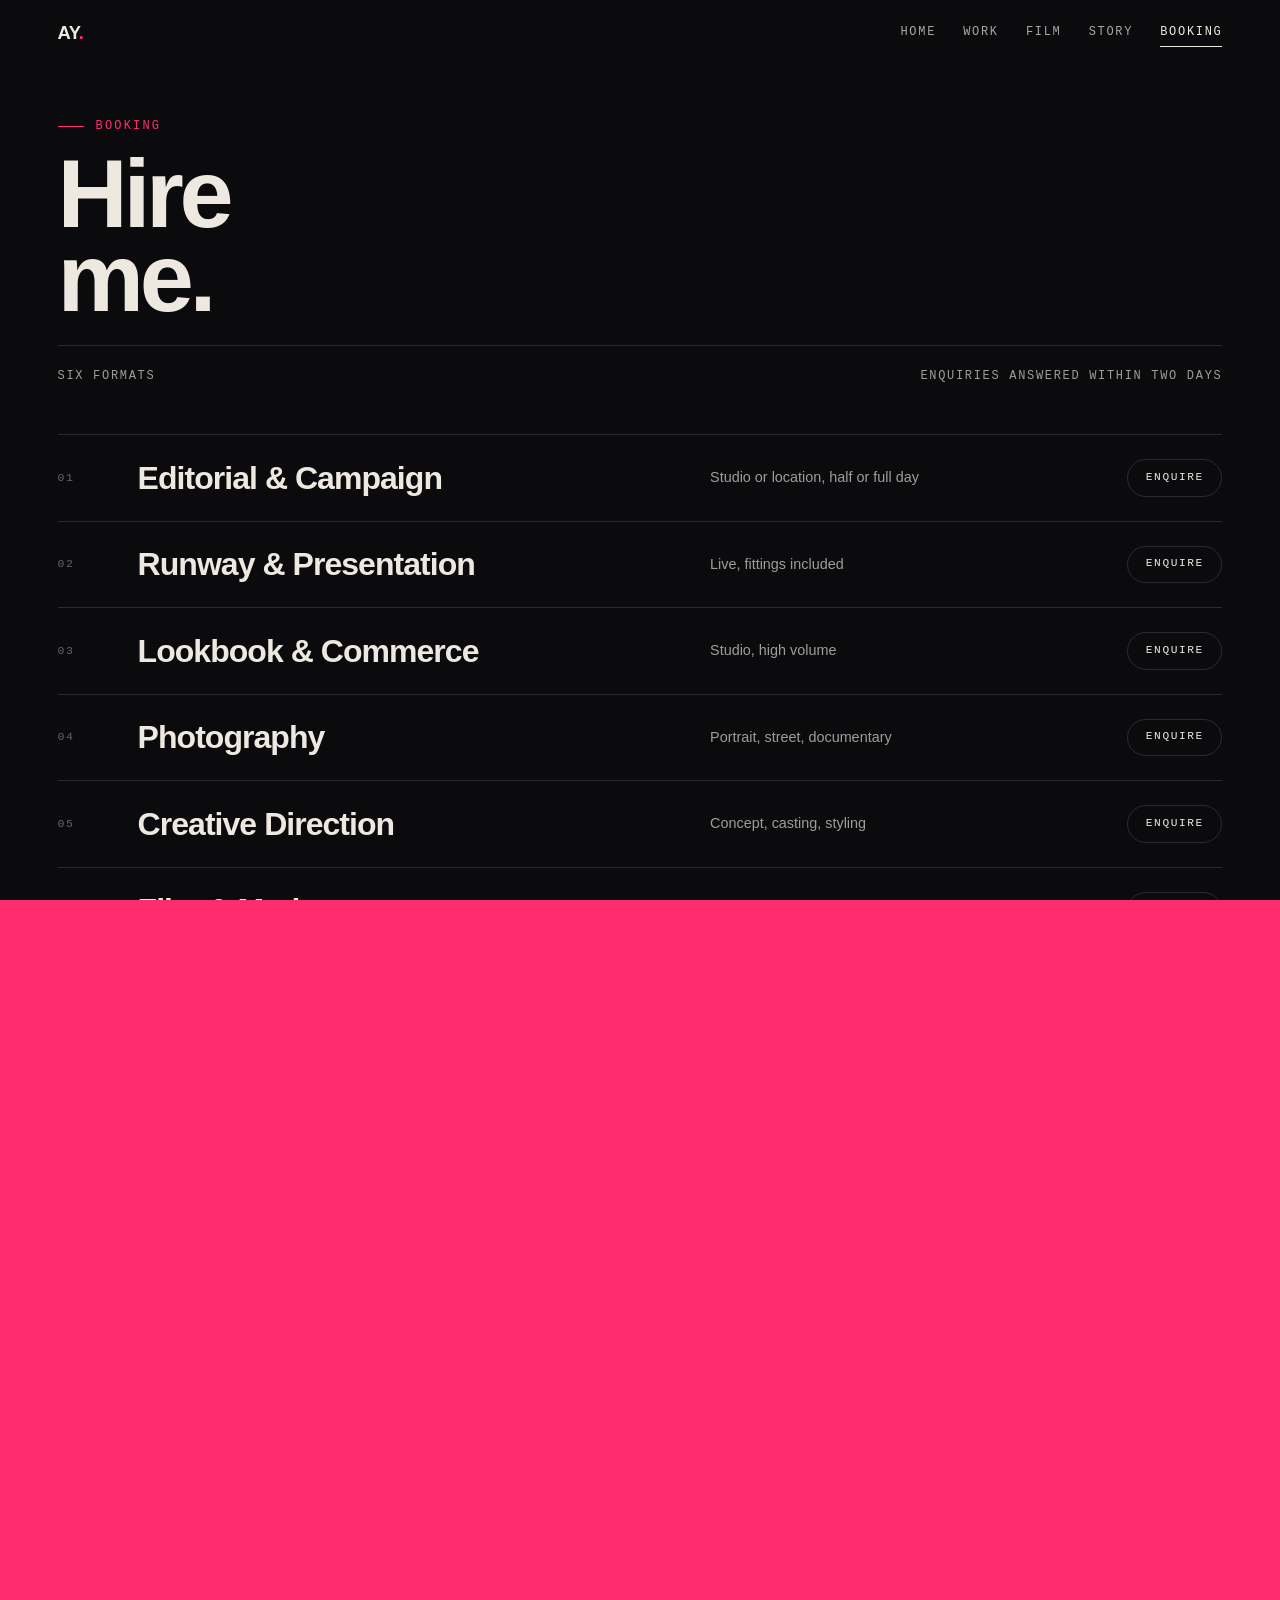
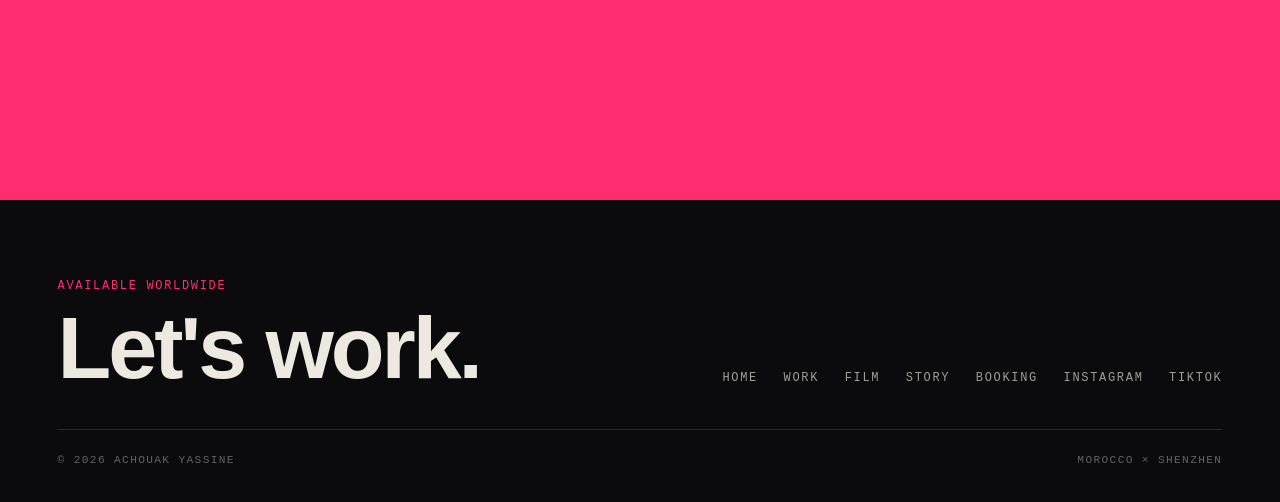
==== contact.html @ 6a13408a "Rebuild from scratch: five pages, real motion, new identity Full restart, not a revision of the prev" ====
<!DOCTYPE html>
<html lang="en">
<head>
<meta charset="utf-8">
<meta name="viewport" content="width=device-width, initial-scale=1">
<title>Booking — Achouak Yassine</title>
<meta name="description" content="Rates, formats and availability. Enquiries answered within two days.">
<meta name="theme-color" content="#0B0B0D">
<link rel="icon" href="data:image/svg+xml,%3Csvg xmlns='http://www.w3.org/2000/svg' viewBox='0 0 64 64'%3E%3Crect width='64' height='64' fill='%230B0B0D'/%3E%3Ccircle cx='32' cy='32' r='13' fill='%23FF2D6F'/%3E%3C/svg%3E">
<meta property="og:type" content="website">
<meta property="og:title" content="Booking — Achouak Yassine">
<meta property="og:description" content="Rates, formats and availability. Enquiries answered within two days.">
<meta property="og:image" content="assets/photo-11.jpg">
<meta name="twitter:card" content="summary_large_image">
<link rel="preload" as="font" type="font/woff2" href="assets/fonts/syne-latin.woff2" crossorigin>
<link rel="preload" as="font" type="font/woff2" href="assets/fonts/manrope-latin.woff2" crossorigin>
<link rel="stylesheet" href="assets/css/base.css">
</head>
<body class="" data-page="contact.html">
<a class="skip" href="#main">Skip to content</a>
<div id="curtain"><div class="cw"></div></div>
<div id="cur" aria-hidden="true"></div>

<header class="nav">
  <a class="nav__m" href="index.html" data-label="Achouak Yassine">AY<i>.</i></a>
  <nav class="nav__l" aria-label="Pages">
    <a href="index.html">Home</a>
    <a href="work.html">Work</a>
    <a href="film.html">Film</a>
    <a href="story.html">Story</a>
    <a href="contact.html" aria-current="page">Booking</a>
  </nav>
  <button id="burger" type="button" aria-label="Open menu" aria-expanded="false" aria-controls="menu"><span></span></button>
</header>
<nav id="menu" aria-label="Menu">
  <a href="index.html" data-label="Home"><i>01</i>Home</a>
  <a href="work.html" data-label="Work"><i>02</i>Work</a>
  <a href="film.html" data-label="Film"><i>03</i>Film</a>
  <a href="story.html" data-label="Story"><i>04</i>Story</a>
  <a href="contact.html" data-label="Booking"><i>05</i>Booking</a>
</nav>
<main id="main"><header class="phead"><div class="wrap">
  <p class="eyebrow" data-rv>Booking</p>
  <h1 class="dsp" data-split style="margin-top:1rem">Hire<br>me.</h1>
  <div class="row" data-rv=".1"><p class="mono dim">Six formats</p><p class="mono dim">Enquiries answered within two days</p></div>
</div></header><section class="sec" style="padding-top:0"><div class="wrap"><div class="bkl">
  <div class="bkr">
    <span class="bkr__n">01</span>
    <span class="bkr__t">Editorial &amp; Campaign</span>
    <span class="bkr__f">Studio or location, half or full day</span>
    <button class="bkr__b" type="button" data-book="Editorial & Campaign">Enquire</button>
  </div>
  <div class="bkr">
    <span class="bkr__n">02</span>
    <span class="bkr__t">Runway &amp; Presentation</span>
    <span class="bkr__f">Live, fittings included</span>
    <button class="bkr__b" type="button" data-book="Runway & Presentation">Enquire</button>
  </div>
  <div class="bkr">
    <span class="bkr__n">03</span>
    <span class="bkr__t">Lookbook &amp; Commerce</span>
    <span class="bkr__f">Studio, high volume</span>
    <button class="bkr__b" type="button" data-book="Lookbook & Commerce">Enquire</button>
  </div>
  <div class="bkr">
    <span class="bkr__n">04</span>
    <span class="bkr__t">Photography</span>
    <span class="bkr__f">Portrait, street, documentary</span>
    <button class="bkr__b" type="button" data-book="Photography">Enquire</button>
  </div>
  <div class="bkr">
    <span class="bkr__n">05</span>
    <span class="bkr__t">Creative Direction</span>
    <span class="bkr__f">Concept, casting, styling</span>
    <button class="bkr__b" type="button" data-book="Creative Direction">Enquire</button>
  </div>
  <div class="bkr">
    <span class="bkr__n">06</span>
    <span class="bkr__t">Film &amp; Motion</span>
    <span class="bkr__f">Shooting, edit, colour</span>
    <button class="bkr__b" type="button" data-book="Film & Motion">Enquire</button>
  </div>
</div></div></section>

<section class="sec" id="enquiry" style="padding-top:0"><div class="wrap cgrid">
  <div>
    <p class="eyebrow" data-rv>Direct</p>
    <h2 class="dsp t-md" data-rv=".04" style="margin-top:1rem">Reach me anywhere.</h2>
    <div class="socs">
      <a class="soc" href="https://instagram.com/yassine_achouak" target="_blank" rel="noopener noreferrer">
        <span class="soc__n">Instagram</span><span class="soc__h">@yassine_achouak</span>
        <span class="soc__a"><svg viewBox="0 0 24 24" aria-hidden="true"><path d="M7 17 17 7M9 7h8v8"/></svg></span></a>
      <a class="soc" href="https://www.tiktok.com/@yassine_achouak" target="_blank" rel="noopener noreferrer">
        <span class="soc__n">TikTok</span><span class="soc__h">@yassine_achouak</span>
        <span class="soc__a"><svg viewBox="0 0 24 24" aria-hidden="true"><path d="M7 17 17 7M9 7h8v8"/></svg></span></a>
      <button class="soc" id="copy-mail" type="button">
        <span class="soc__n">Email</span><span class="soc__h" id="copy-mail-label">achouakdyassine@gmail.com</span>
        <span class="soc__a"><svg viewBox="0 0 24 24" aria-hidden="true"><rect x="3" y="6" width="18" height="13" rx="2"/><path d="m3 8 9 6 9-6"/></svg></span></button>
    </div>
  </div>
  <form class="form" id="contact-form" novalidate data-rv=".06">
    <div class="f"><label for="c-name">Your name</label><input type="text" id="c-name" name="name" autocomplete="name" required></div>
    <div class="f"><label for="c-mail">Email address</label><input type="email" id="c-mail" name="email" autocomplete="email" required></div>
    <div class="f"><label for="c-subj">Subject</label><input type="text" id="c-subj" name="subject"></div>
    <div class="f"><label for="c-msg">Message</label><textarea id="c-msg" name="message" rows="5" maxlength="600" required></textarea><span class="cnt" id="c-count">0 / 600</span></div>
    <button class="btn" type="submit">Send message</button>
    <p class="mono dim" style="text-transform:none;letter-spacing:0;font-size:.8rem">Opens your own mail app. Nothing is stored on this site.</p>
  </form>
</div></section></main>
<footer class="ft">
  <div class="ft__top">
    <div>
      <p class="mono mono--acc">Available worldwide</p>
      <p class="dsp t-lg" style="margin-top:.7rem">Let's work.</p>
    </div>
    <div class="ft__links">
      <a href="index.html" data-label="Home">Home</a>
      <a href="work.html" data-label="Work">Work</a>
      <a href="film.html" data-label="Film">Film</a>
      <a href="story.html" data-label="Story">Story</a>
      <a href="contact.html" data-label="Booking">Booking</a>
      <a href="https://instagram.com/yassine_achouak" target="_blank" rel="noopener noreferrer">Instagram</a>
      <a href="https://www.tiktok.com/@yassine_achouak" target="_blank" rel="noopener noreferrer">TikTok</a>
    </div>
  </div>
  <div class="ft__bot">
    <span>&copy; <span data-year>2026</span> Achouak Yassine</span>
    <span>Morocco &times; Shenzhen</span>
  </div>
</footer>

<script src="assets/vendor/gsap.min.js"></script>
<script src="assets/vendor/ScrollTrigger.min.js"></script>
<script src="assets/vendor/lenis.min.js"></script>
<script src="assets/vendor/split-type.min.js"></script>
<script src="assets/js/app.js"></script>
</body>
</html>
---- assets/css/base.css ----
/* self-hosted faces — one declaration per file */
@font-face{font-family:"DM Mono";src:url(../fonts/dm-mono-latin-ext.woff2) format("woff2");font-weight:400;font-style:normal;font-display:swap;unicode-range:U+0100-02BA, U+02BD-02C5, U+02C7-02CC, U+02CE-02D7, U+02DD-02FF, U+0304, U+0308, U+0329, U+1D00-1DBF, U+1E00-1E9F, U+1EF2-1EFF, U+2020, U+20A0-20AB, U+20AD-20C0, U+2113, U+2C60-2C7F, U+A720-A7FF}
@font-face{font-family:"DM Mono";src:url(../fonts/dm-mono-latin.woff2) format("woff2");font-weight:400;font-style:normal;font-display:swap;unicode-range:U+0000-00FF, U+0131, U+0152-0153, U+02BB-02BC, U+02C6, U+02DA, U+02DC, U+0304, U+0308, U+0329, U+2000-206F, U+20AC, U+2122, U+2191, U+2193, U+2212, U+2215, U+FEFF, U+FFFD}
@font-face{font-family:"Manrope";src:url(../fonts/manrope-latin-ext.woff2) format("woff2");font-weight:100 900;font-style:normal;font-display:swap;unicode-range:U+0100-02BA, U+02BD-02C5, U+02C7-02CC, U+02CE-02D7, U+02DD-02FF, U+0304, U+0308, U+0329, U+1D00-1DBF, U+1E00-1E9F, U+1EF2-1EFF, U+2020, U+20A0-20AB, U+20AD-20C0, U+2113, U+2C60-2C7F, U+A720-A7FF}
@font-face{font-family:"Manrope";src:url(../fonts/manrope-latin.woff2) format("woff2");font-weight:100 900;font-style:normal;font-display:swap;unicode-range:U+0000-00FF, U+0131, U+0152-0153, U+02BB-02BC, U+02C6, U+02DA, U+02DC, U+0304, U+0308, U+0329, U+2000-206F, U+20AC, U+2122, U+2191, U+2193, U+2212, U+2215, U+FEFF, U+FFFD}
@font-face{font-family:"Syne";src:url(../fonts/syne-latin-ext.woff2) format("woff2");font-weight:100 900;font-style:normal;font-display:swap;unicode-range:U+0100-02BA, U+02BD-02C5, U+02C7-02CC, U+02CE-02D7, U+02DD-02FF, U+0304, U+0308, U+0329, U+1D00-1DBF, U+1E00-1E9F, U+1EF2-1EFF, U+2020, U+20A0-20AB, U+20AD-20C0, U+2113, U+2C60-2C7F, U+A720-A7FF}
@font-face{font-family:"Syne";src:url(../fonts/syne-latin.woff2) format("woff2");font-weight:100 900;font-style:normal;font-display:swap;unicode-range:U+0000-00FF, U+0131, U+0152-0153, U+02BB-02BC, U+02C6, U+02DA, U+02DC, U+0304, U+0308, U+0329, U+2000-206F, U+20AC, U+2122, U+2191, U+2193, U+2212, U+2215, U+FEFF, U+FFFD}

/* ==========================================================
   ACHOUAK YASSINE — chapters
   ink · bone · magenta   |   Syne / Manrope / DM Mono
   ========================================================== */
:root{
  --ink:#0B0B0D; --ink-2:#131317; --ink-3:#1C1C22;
  --bone:#EDE9E1; --bone-2:#DED8CC;
  --fg:#EDE9E1; --fg-2:rgba(237,233,225,.66); --fg-3:rgba(237,233,225,.40);
  --on-bone:#0B0B0D; --on-bone-2:rgba(11,11,13,.66); --on-bone-3:rgba(11,11,13,.42);
  --acc:#FF2D6F; --acc-2:#FF6B96; --acc-deep:#C4004A;
  --rule:rgba(237,233,225,.14); --rule-b:rgba(11,11,13,.16);

  --disp:Syne,"Helvetica Neue",Arial,sans-serif;
  --body:Manrope,"Helvetica Neue",Arial,sans-serif;
  --mono:"DM Mono",ui-monospace,Menlo,monospace;

  --pad:clamp(1.15rem,4.5vw,4.5rem);
  --e:cubic-bezier(.16,1,.3,1);
}
*,*::before,*::after{box-sizing:border-box}
*{margin:0;padding:0}
html{-webkit-text-size-adjust:100%}
html.lenis{height:auto}
.lenis.lenis-smooth{scroll-behavior:auto!important}
body{
  background:var(--ink); color:var(--fg);
  font-family:var(--body); font-size:1.0625rem; font-weight:400; line-height:1.6;
  -webkit-font-smoothing:antialiased; -moz-osx-font-smoothing:grayscale;
  overflow-x:hidden;
}
body.on-bone{background:var(--bone); color:var(--on-bone)}
img{display:block;max-width:100%;height:auto}
button{font:inherit;color:inherit;background:none;border:none;cursor:pointer}
a{color:inherit;text-decoration:none}
::selection{background:var(--acc);color:#fff}
:where(a,button,input,textarea,[tabindex]):focus-visible{outline:3px solid var(--acc);outline-offset:4px}
.skip{position:fixed;top:-200px;left:var(--pad);z-index:10020;background:var(--acc);color:#fff;
  padding:.8rem 1.3rem;font-weight:700;transition:top .2s}
.skip:focus{top:1rem}
.vh{position:absolute!important;width:1px;height:1px;overflow:hidden;clip:rect(0 0 0 0);white-space:nowrap}

/* ---------- type ---------- */
.dsp{font-family:var(--disp);font-weight:800;line-height:.92;letter-spacing:-.035em;text-wrap:balance}
.t-xl{font-size:clamp(2.9rem,11vw,9.5rem)}
.t-lg{font-size:clamp(2.2rem,7vw,5.5rem)}
.t-md{font-size:clamp(1.5rem,3.4vw,2.6rem);letter-spacing:-.025em}
.mono{font-family:var(--mono);font-size:.75rem;letter-spacing:.14em;text-transform:uppercase;
  font-variant-numeric:tabular-nums}
.mono--acc{color:var(--acc)}
.lead{font-size:clamp(1.1rem,1.7vw,1.35rem);line-height:1.55;max-width:40ch;font-weight:300}
.dim{color:var(--fg-2)} .on-bone .dim{color:var(--on-bone-2)}
p{text-wrap:pretty}
.wrap{max-width:1560px;margin-inline:auto;padding-inline:var(--pad)}
.sec{padding-block:clamp(4.5rem,11vw,9rem);position:relative}

/* ---------- shared bits ---------- */
.eyebrow{display:flex;align-items:center;gap:.75rem;font-family:var(--mono);font-size:.75rem;
  letter-spacing:.18em;text-transform:uppercase;color:var(--acc)}
.eyebrow::before{content:"";width:26px;height:1px;background:var(--acc)}
.btn{display:inline-flex;align-items:center;gap:.7rem;padding:1rem 1.9rem;border-radius:100px;
  font-family:var(--mono);font-size:.75rem;letter-spacing:.14em;text-transform:uppercase;
  background:var(--acc);color:#fff;overflow:hidden;position:relative;
  transition:transform .4s var(--e),background .3s}
.btn:hover{transform:translateY(-3px);background:var(--acc-2)}
.btn--ghost{background:none;border:1px solid var(--rule);color:var(--fg)}
.on-bone .btn--ghost{border-color:var(--rule-b);color:var(--on-bone)}
.btn--ghost:hover{background:var(--acc);border-color:var(--acc);color:#fff}
.rule{height:1px;background:var(--rule);border:0}
.on-bone .rule{background:var(--rule-b)}

/* motion primitives — visible at rest, JS opts in */
.js [data-rv]{opacity:0}
.js [data-clip]{clip-path:inset(0 0 100% 0)}
.js .line-in{display:block;overflow:hidden}

/* ---------- PRELOADER ---------- */
#pre{position:fixed;inset:0;z-index:10010;background:var(--ink);display:grid;place-content:center;
  justify-items:center;gap:1.6rem}
#pre .w{font-family:var(--disp);font-weight:800;font-size:clamp(1.7rem,6vw,3rem);color:var(--fg);
  letter-spacing:-.03em;text-align:center;line-height:1}
#pre .w b{color:var(--acc);font-weight:800}
#pre .n{font-family:var(--mono);font-size:.8rem;letter-spacing:.3em;color:var(--fg-3)}
#pre .bar{width:min(240px,52vw);height:2px;background:rgba(237,233,225,.16)}
#pre .bar i{display:block;height:100%;width:0;background:var(--acc)}

/* ---------- PAGE TRANSITION CURTAIN ---------- */
#curtain{position:fixed;inset:0;z-index:10000;background:var(--acc);pointer-events:none;
  transform:translateY(100%)}
#curtain .cw{position:absolute;inset:0;display:grid;place-content:center;
  font-family:var(--disp);font-weight:800;font-size:clamp(1.6rem,6vw,3.4rem);color:#fff;
  letter-spacing:-.03em;opacity:0}

/* ---------- NAV ---------- */
.nav{position:fixed;inset:0 0 auto;z-index:900;display:flex;align-items:center;
  justify-content:space-between;gap:1rem;padding:1.1rem var(--pad);
  transition:background .4s var(--e),backdrop-filter .4s}
.nav a,.nav button{color:var(--fg)}
.on-bone .nav a,.on-bone .nav button{color:var(--on-bone)}
[data-page="index.html"] .nav a,[data-page="index.html"] .nav button{color:#fff}
.nav.stuck{background:color-mix(in srgb,var(--ink) 82%,transparent);backdrop-filter:blur(14px)}
.on-bone .nav.stuck{background:color-mix(in srgb,var(--bone) 86%,transparent)}
#burger span,#burger span::before,#burger span::after{background:currentColor}
.nav__m{font-family:var(--disp);font-weight:800;font-size:1.15rem;letter-spacing:-.02em}
.nav__m i{color:var(--acc);font-style:normal}
.nav__l{display:flex;gap:1.7rem}
.nav__l a{font-family:var(--mono);font-size:.75rem;letter-spacing:.14em;text-transform:uppercase;
  position:relative;padding-block:.3rem;opacity:.7;transition:opacity .25s}
.nav__l a:hover,.nav__l a[aria-current=page]{opacity:1}
.nav__l a[aria-current=page]::after{content:"";position:absolute;left:0;right:0;bottom:0;height:1px;background:currentColor}
#burger{display:none;width:44px;height:44px;place-items:center}
#burger span{display:block;width:22px;height:2px;position:relative}
#burger span::before,#burger span::after{content:"";position:absolute;left:0;width:22px;height:2px;
  transition:transform .35s var(--e)}
#burger span::before{top:-7px}#burger span::after{top:7px}
#burger[aria-expanded=true] span{background:transparent}
#burger[aria-expanded=true] span::before{transform:translateY(7px) rotate(45deg)}
#burger[aria-expanded=true] span::after{transform:translateY(-7px) rotate(-45deg)}

#menu{position:fixed;inset:0;z-index:880;background:var(--ink);display:flex;flex-direction:column;
  justify-content:center;gap:.2rem;padding:var(--pad);clip-path:inset(0 0 100% 0);
  transition:clip-path .8s var(--e);}
#menu.open{clip-path:inset(0 0 0 0)}
#menu a{font-family:var(--disp);font-weight:800;font-size:clamp(2.1rem,11vw,4rem);line-height:1.08;
  letter-spacing:-.035em;display:flex;align-items:baseline;gap:1rem;padding-block:.3rem;
  border-bottom:1px solid var(--rule);color:var(--fg);transition:color .25s,padding-left .4s var(--e)}
#menu a:hover{color:var(--acc);padding-left:.7rem}
#menu a i{font-family:var(--mono);font-size:.75rem;letter-spacing:.16em;color:var(--acc);font-style:normal}

/* ---------- CURSOR ---------- */
#cur{position:fixed;top:0;left:0;width:11px;height:11px;border-radius:50%;background:var(--acc);
  z-index:9990;pointer-events:none;display:none;opacity:0;mix-blend-mode:difference;
  transform:translate(-50%,-50%)}
#cur.big{width:64px;height:64px;background:rgba(255,45,111,.25);border:1px solid var(--acc)}
@media (hover:hover) and (pointer:fine){#cur{display:block}}

/* ---------- FULL-BLEED MEDIA ---------- */
.media{position:relative;overflow:hidden;background:var(--ink-2)}
.media img{width:100%;height:100%;object-fit:cover;will-change:transform}
.media--tall{aspect-ratio:3/4}
.media--wide{aspect-ratio:3/2}
.media--cine{aspect-ratio:21/9}

/* ---------- MARQUEE ---------- */
.mq{overflow:hidden;padding-block:1rem;background:var(--acc);color:#fff}
.mq__t{display:flex;width:max-content;will-change:transform}
.mq__t span{font-family:var(--disp);font-weight:800;font-size:clamp(1.7rem,4vw,3rem);
  letter-spacing:-.03em;padding-inline:1.1rem;white-space:nowrap;display:flex;align-items:center;gap:1.1rem}
.mq__t span::after{content:"";width:11px;height:11px;border-radius:50%;background:#fff;flex:none}

/* ---------- FOOTER ---------- */
.ft{background:var(--ink);color:var(--fg);padding:clamp(3rem,7vw,5rem) var(--pad) 2rem}
.ft__top{display:flex;flex-wrap:wrap;justify-content:space-between;gap:2rem;align-items:flex-end;
  padding-bottom:2.5rem;border-bottom:1px solid var(--rule)}
.ft__links{display:flex;flex-wrap:wrap;gap:.6rem 1.6rem}
.ft__links a{font-family:var(--mono);font-size:.75rem;letter-spacing:.14em;text-transform:uppercase;
  color:var(--fg-2);transition:color .25s}
.ft__links a:hover{color:var(--acc)}
.ft__bot{display:flex;flex-wrap:wrap;justify-content:space-between;gap:.6rem 2rem;padding-top:1.4rem;
  font-family:var(--mono);font-size:.7rem;letter-spacing:.12em;text-transform:uppercase;color:var(--fg-3)}

@media (max-width:900px){
  .nav__l{display:none}
  #burger{display:grid}
}
@media (prefers-reduced-motion:reduce){
  *,*::before,*::after{animation-duration:.001ms!important;animation-iteration-count:1!important;
    transition-duration:.001ms!important}
  .js [data-rv]{opacity:1!important}
  .js [data-clip]{clip-path:none!important}
  #cur{display:none}
}

/* ═══════════ HOME ═══════════ */
#stage{position:relative;height:100svh;min-height:560px;overflow:hidden}
#stage .bg{position:absolute;inset:0}
#stage .bg img{width:100%;height:100%;object-fit:cover;object-position:50% 28%;
  filter:grayscale(.2) contrast(1.04) brightness(.86);transform:scale(1.12);will-change:transform}
#stage .scrim{position:absolute;inset:0;
  background:linear-gradient(to bottom,rgba(11,11,13,.60) 0%,rgba(11,11,13,.10) 30%,rgba(11,11,13,.30) 58%,rgba(11,11,13,.95) 100%)}
#stage .inner{position:relative;z-index:2;height:100%;display:flex;flex-direction:column;
  justify-content:flex-end;padding:0 var(--pad) clamp(2rem,6vh,4rem)}
#stage h1{font-family:var(--disp);font-weight:800;letter-spacing:-.045em;line-height:.84;
  font-size:clamp(2.5rem,12.1vw,12rem);color:#fff}
#stage h1 em{font-style:normal;color:var(--acc);display:inline-block}
.stage__meta{display:flex;flex-wrap:wrap;justify-content:space-between;gap:.8rem 2rem;
  margin-bottom:1.4rem;font-family:var(--mono);font-size:.75rem;letter-spacing:.16em;
  text-transform:uppercase;color:rgba(255,255,255,.72)}
.stage__foot{display:flex;flex-wrap:wrap;align-items:center;justify-content:space-between;
  gap:1.2rem 2rem;margin-top:clamp(1.2rem,3vh,2.2rem);padding-top:1.3rem;
  border-top:1px solid rgba(255,255,255,.2)}
.scroller{display:flex;align-items:center;gap:.7rem;font-family:var(--mono);font-size:.7rem;
  letter-spacing:.2em;text-transform:uppercase;color:rgba(255,255,255,.7)}
.scroller i{display:block;width:1px;height:34px;background:rgba(255,255,255,.5);position:relative;overflow:hidden}
.scroller i::after{content:"";position:absolute;inset:0;background:var(--acc);
  animation:sc 2.1s var(--e) infinite}
@keyframes sc{0%{transform:translateY(-100%)}60%,100%{transform:translateY(100%)}}

.intro{display:grid;grid-template-columns:1fr 1.15fr;gap:clamp(1.5rem,5vw,5rem);align-items:start}
.intro .lead{max-width:46ch}
.intro__stats{display:grid;grid-template-columns:repeat(3,1fr);gap:1rem;margin-top:2.5rem}
.intro__stats div{border-top:1px solid var(--rule);padding-top:.9rem}
.intro__stats b{display:block;font-family:var(--disp);font-weight:800;font-size:clamp(1.7rem,3.4vw,2.6rem);
  line-height:1;letter-spacing:-.03em}
.intro__stats span{display:block;margin-top:.35rem;font-family:var(--mono);font-size:.7rem;
  letter-spacing:.14em;text-transform:uppercase;color:var(--fg-3)}

/* chapter links — the multi-page navigation, as a story index */
.chapters{border-top:1px solid var(--rule)}
.ch{position:relative;display:grid;grid-template-columns:5.5rem 1fr auto;align-items:center;
  gap:1.5rem;padding:clamp(1.4rem,3.2vw,2.4rem) 0;border-bottom:1px solid var(--rule);
  transition:padding-left .55s var(--e)}
.ch:hover{padding-left:1.4rem}
.ch__n{font-family:var(--mono);font-size:.75rem;letter-spacing:.16em;color:var(--fg-3);transition:color .3s}
.ch:hover .ch__n{color:var(--acc)}
.ch__t{font-family:var(--disp);font-weight:800;font-size:clamp(1.9rem,6vw,4.4rem);line-height:1;
  letter-spacing:-.04em;transition:color .3s}
.ch:hover .ch__t{color:var(--acc)}
.ch__d{font-family:var(--mono);font-size:.72rem;letter-spacing:.12em;text-transform:uppercase;
  color:var(--fg-3);text-align:right;max-width:18ch}
.ch__peek{position:fixed;top:0;left:0;width:clamp(180px,17vw,260px);aspect-ratio:3/4;z-index:5;
  pointer-events:none;opacity:0;overflow:hidden;transform:translate(-50%,-50%)}
.ch__peek img{width:100%;height:100%;object-fit:cover}
@media (hover:none){.ch__peek{display:none}}

/* horizontal pinned strip */
#strip{overflow:hidden;background:var(--ink-2)}
#strip .track{display:flex;gap:clamp(12px,1.5vw,22px);padding-inline:var(--pad);will-change:transform}
#strip .card{flex:none;width:clamp(230px,26vw,380px)}
#strip .card .media{aspect-ratio:3/4}
#strip .card figcaption{display:flex;justify-content:space-between;gap:.8rem;padding-top:.7rem;
  font-family:var(--mono);font-size:.7rem;letter-spacing:.12em;text-transform:uppercase;color:var(--fg-3)}
#strip .card figcaption b{color:var(--fg);font-weight:400}

/* ═══════════ PAGE HEADER (inner pages) ═══════════ */
.phead{padding:clamp(6rem,13vh,8.5rem) 0 clamp(1.8rem,4vw,3rem)}
.phead h1{font-family:var(--disp);font-weight:800;letter-spacing:-.045em;line-height:.86;
  font-size:clamp(2.5rem,7.6vw,6.4rem)}
.phead .row{display:flex;flex-wrap:wrap;justify-content:space-between;gap:1rem 2rem;
  align-items:flex-end;margin-top:1.6rem;padding-top:1.3rem;border-top:1px solid var(--rule)}
.on-bone .phead .row{border-color:var(--rule-b)}

/* ═══════════ WORK — staggered editorial columns ═══════════ */
.grid3{display:grid;grid-template-columns:repeat(3,1fr);gap:clamp(1rem,2.2vw,2rem);align-items:start}
.grid3 > .col{display:flex;flex-direction:column;gap:clamp(1.6rem,3.4vw,3.2rem)}
.grid3 > .col:nth-child(2){margin-top:clamp(2.5rem,8vw,7rem)}
.grid3 > .col:nth-child(3){margin-top:clamp(1rem,3vw,3rem)}
.tile{display:block;width:100%;text-align:left}
.tile .media{width:100%;aspect-ratio:var(--ar,3/4);cursor:pointer}
.tile figcaption{display:flex;align-items:baseline;justify-content:space-between;gap:.9rem;padding-top:.75rem}
.tile__t{font-family:var(--disp);font-weight:800;font-size:1.06rem;letter-spacing:-.025em;line-height:1.15}
.tile__n{font-family:var(--mono);font-size:.7rem;letter-spacing:.14em;color:var(--acc);flex:none}
.tile__c{font-family:var(--mono);font-size:.66rem;letter-spacing:.12em;text-transform:uppercase;
  color:var(--on-bone-3);flex:none;white-space:nowrap}
.tile__x{font-size:.86rem;line-height:1.55;color:var(--on-bone-2);margin-top:.4rem;max-width:38ch}

/* ═══════════ FILM ═══════════ */
.reel{margin-bottom:clamp(3rem,8vw,7rem)}
.reel .media{aspect-ratio:21/9}
.reel .media img{filter:grayscale(.2) brightness(.82)}
.reel__bar{display:flex;flex-wrap:wrap;justify-content:space-between;gap:1rem 2rem;align-items:baseline;
  padding-top:1.1rem}
.reel__t{font-family:var(--disp);font-weight:800;font-size:clamp(1.6rem,4.5vw,3.2rem);
  line-height:1;letter-spacing:-.04em}
.reel__m{display:flex;flex-wrap:wrap;gap:.5rem 1.4rem;font-family:var(--mono);font-size:.72rem;
  letter-spacing:.14em;text-transform:uppercase;color:var(--fg-3)}
.reel__m b{color:var(--acc);font-weight:400}

/* ═══════════ STORY ═══════════ */
.chapter{display:grid;grid-template-columns:1fr 1fr;gap:clamp(2rem,6vw,5rem);align-items:center;
  padding-block:clamp(3.5rem,9vw,7rem);border-top:1px solid var(--rule)}
.chapter:nth-child(even) .chapter__fig{order:2}
.chapter__yr{font-family:var(--disp);font-weight:800;font-size:clamp(3.5rem,10vw,8rem);line-height:.85;
  letter-spacing:-.05em;color:var(--acc)}
.chapter__t{font-family:var(--disp);font-weight:800;font-size:clamp(1.5rem,3.4vw,2.6rem);
  letter-spacing:-.03em;margin-top:.7rem}
.chapter__w{font-family:var(--mono);font-size:.72rem;letter-spacing:.16em;text-transform:uppercase;
  color:var(--fg-3);margin-top:.8rem}
.chapter__x{margin-top:1.1rem;color:var(--fg-2);max-width:42ch;line-height:1.7}
.chapter__fig .media{aspect-ratio:4/5}
.pull{padding-block:clamp(4rem,10vw,8rem);text-align:center}
.pull p{font-family:var(--disp);font-weight:700;font-size:clamp(1.6rem,4.4vw,3.4rem);line-height:1.1;
  letter-spacing:-.035em;max-width:20ch;margin-inline:auto}
.pull span{display:block;margin-top:1.4rem;font-family:var(--mono);font-size:.72rem;
  letter-spacing:.18em;text-transform:uppercase;color:var(--acc)}

/* ═══════════ CONTACT ═══════════ */
.bkl{border-top:1px solid var(--rule)}
.bkr{display:grid;grid-template-columns:3.2rem 1.4fr 1fr auto;align-items:center;gap:1rem 1.8rem;
  padding:1.5rem 0;border-bottom:1px solid var(--rule);position:relative;
  transition:padding-left .5s var(--e)}
.bkr:hover{padding-left:1.1rem}
.bkr__n{font-family:var(--mono);font-size:.72rem;letter-spacing:.14em;color:var(--fg-3)}
.bkr__t{font-family:var(--disp);font-weight:800;font-size:clamp(1.2rem,2.7vw,2rem);letter-spacing:-.03em;
  line-height:1;transition:color .3s}
.bkr:hover .bkr__t{color:var(--acc)}
.bkr__f{font-size:.9rem;color:var(--fg-2)}
.bkr__b{padding:.55rem 1.1rem;border:1px solid var(--rule);border-radius:100px;font-family:var(--mono);
  font-size:.7rem;letter-spacing:.14em;text-transform:uppercase;white-space:nowrap;
  transition:background .3s,color .3s,border-color .3s}
.bkr__b:hover{background:var(--acc);border-color:var(--acc);color:#fff}

.cgrid{display:grid;grid-template-columns:1fr 1fr;gap:clamp(2.5rem,6vw,5rem);align-items:start}
.form{display:flex;flex-direction:column;gap:1.3rem}
.f{display:flex;flex-direction:column;gap:.45rem}
.f label{font-family:var(--mono);font-size:.7rem;letter-spacing:.16em;text-transform:uppercase;color:var(--fg-3)}
.f input,.f textarea{background:var(--ink-2);border:1px solid var(--rule);border-radius:4px;
  padding:.85rem .95rem;font-family:var(--body);font-size:1rem;color:var(--fg);resize:vertical;
  transition:border-color .25s}
.f input:focus,.f textarea:focus{outline:none;border-color:var(--acc)}
.f .cnt{font-family:var(--mono);font-size:.68rem;color:var(--fg-3);text-align:right}
.socs{display:grid;border-top:1px solid var(--rule);margin-top:2rem}
.soc{display:flex;align-items:center;gap:1.2rem;padding:1.1rem .2rem;border-bottom:1px solid var(--rule);
  width:100%;text-align:left;transition:padding-left .45s var(--e)}
.soc:hover{padding-left:.9rem}
.soc__n{font-family:var(--mono);font-size:.7rem;letter-spacing:.16em;text-transform:uppercase;
  color:var(--acc);width:5.5rem;flex:none}
.soc__h{flex:1;min-width:0;overflow-wrap:anywhere;font-size:1.05rem}
.soc__a{flex:none;color:var(--fg-3);transition:transform .3s var(--e),color .25s}
.soc:hover .soc__a{transform:translate(4px,-4px);color:var(--acc)}
.soc__a svg{width:16px;height:16px;fill:none;stroke:currentColor;stroke-width:2;stroke-linecap:round;stroke-linejoin:round}

/* ═══════════ LIGHTBOX ═══════════ */
#lb{position:fixed;inset:0;z-index:9500;background:rgba(8,8,9,.97);backdrop-filter:blur(20px);
  display:grid;grid-template-columns:1fr minmax(300px,380px);opacity:0;visibility:hidden;
  transition:opacity .35s var(--e),visibility .35s;color:var(--fg)}
#lb.open{opacity:1;visibility:visible}
#lb .stg{display:grid;place-items:center;padding:clamp(1rem,3.5vw,3rem);min-width:0;min-height:0}
#lb .stg img{max-width:100%;max-height:84vh;width:auto;object-fit:contain}
#lb .sd{display:flex;flex-direction:column;justify-content:center;gap:1rem;
  padding:clamp(1.5rem,4vw,3rem);border-left:1px solid var(--rule);overflow-y:auto}
#lb .sd h3{font-family:var(--disp);font-weight:800;font-size:clamp(1.5rem,3vw,2.3rem);letter-spacing:-.03em;line-height:1}
#lb .sd p{color:var(--fg-2);font-size:.95rem;line-height:1.7}
#lb .nv{display:flex;gap:.5rem;margin-top:.5rem}
#lb .nv button{flex:1;padding:.75rem;border:1px solid var(--rule);border-radius:100px;font-family:var(--mono);
  font-size:.7rem;letter-spacing:.14em;text-transform:uppercase;transition:background .25s,border-color .25s}
#lb .nv button:hover{background:var(--acc);border-color:var(--acc);color:#fff}
#lb .cl{position:absolute;top:1rem;right:1rem;z-index:3;width:48px;height:48px;display:grid;place-items:center;
  border:1px solid var(--rule);border-radius:50%;transition:background .25s,border-color .25s}
#lb .cl:hover{background:var(--acc);border-color:var(--acc)}
#lb .cl svg{width:18px;height:18px;fill:none;stroke:currentColor;stroke-width:2;stroke-linecap:round}

/* ═══════════ RESPONSIVE ═══════════ */
@media (max-width:1000px){
  .intro,.chapter,.cgrid{grid-template-columns:1fr}
  .grid3{grid-template-columns:repeat(2,1fr)}
  .grid3 > .col:nth-child(3){display:contents}
  .grid3 > .col:nth-child(3) .tile{margin-bottom:clamp(1.6rem,3.4vw,3.2rem)}
  .chapter:nth-child(even) .chapter__fig{order:0}
  .plate{grid-template-columns:1fr;gap:1.2rem}
  .plate__fig,.plate:nth-child(even) .plate__fig,
  .plate--wide .plate__fig,.plate:nth-child(even).plate--wide .plate__fig{grid-column:1/-1;order:0}
  .plate__side,.plate:nth-child(even) .plate__side{grid-column:1/-1;order:1}
  #lb{grid-template-columns:1fr;grid-template-rows:minmax(0,1fr) auto}
  #lb .stg{padding:4rem 1rem 0} #lb .stg img{max-height:44vh}
  #lb .sd{border-left:none;border-top:1px solid var(--rule);justify-content:flex-start;padding:1.5rem var(--pad) 2rem}
}
@media (max-width:680px){
  .grid3{grid-template-columns:1fr}
  .grid3 > .col{display:contents}
  .grid3 > .col .tile{margin-bottom:1.8rem}
  .ch{grid-template-columns:3.2rem 1fr;gap:.8rem}
  .ch__d{grid-column:1/-1;text-align:left;max-width:none;margin-top:.2rem}
  .bkr{grid-template-columns:1fr;gap:.4rem}
  .bkr__b{justify-self:start;margin-top:.5rem}
  .intro__stats{grid-template-columns:1fr 1fr}
}

/* ═══════════ CUTOUT PANEL — figure on a flat colour field, no shadow ═══════════ */
.cutband{position:relative;background:var(--acc);overflow:hidden;margin-block:clamp(3rem,8vw,6rem);
  display:grid;grid-template-columns:1fr auto 1fr;align-items:end;min-height:clamp(340px,52vw,620px)}
.cutband__t{grid-column:1/-1;grid-row:1;align-self:center;justify-self:center;text-align:center;
  font-family:var(--disp);font-weight:800;letter-spacing:-.04em;line-height:.92;color:#fff;
  font-size:clamp(2rem,7.5vw,6rem);padding-inline:var(--pad);z-index:1;mix-blend-mode:normal}
.cutband__f{grid-column:1/-1;grid-row:1;justify-self:center;align-self:end;z-index:2;
  height:clamp(300px,46vw,560px);width:auto;max-width:86vw;object-fit:contain;object-position:bottom}
.cutband__c{position:absolute;left:var(--pad);bottom:1rem;z-index:3;font-family:var(--mono);
  font-size:.7rem;letter-spacing:.16em;text-transform:uppercase;color:rgba(255,255,255,.8)}
@media (max-width:680px){.cutband{min-height:auto;padding-top:2rem}}
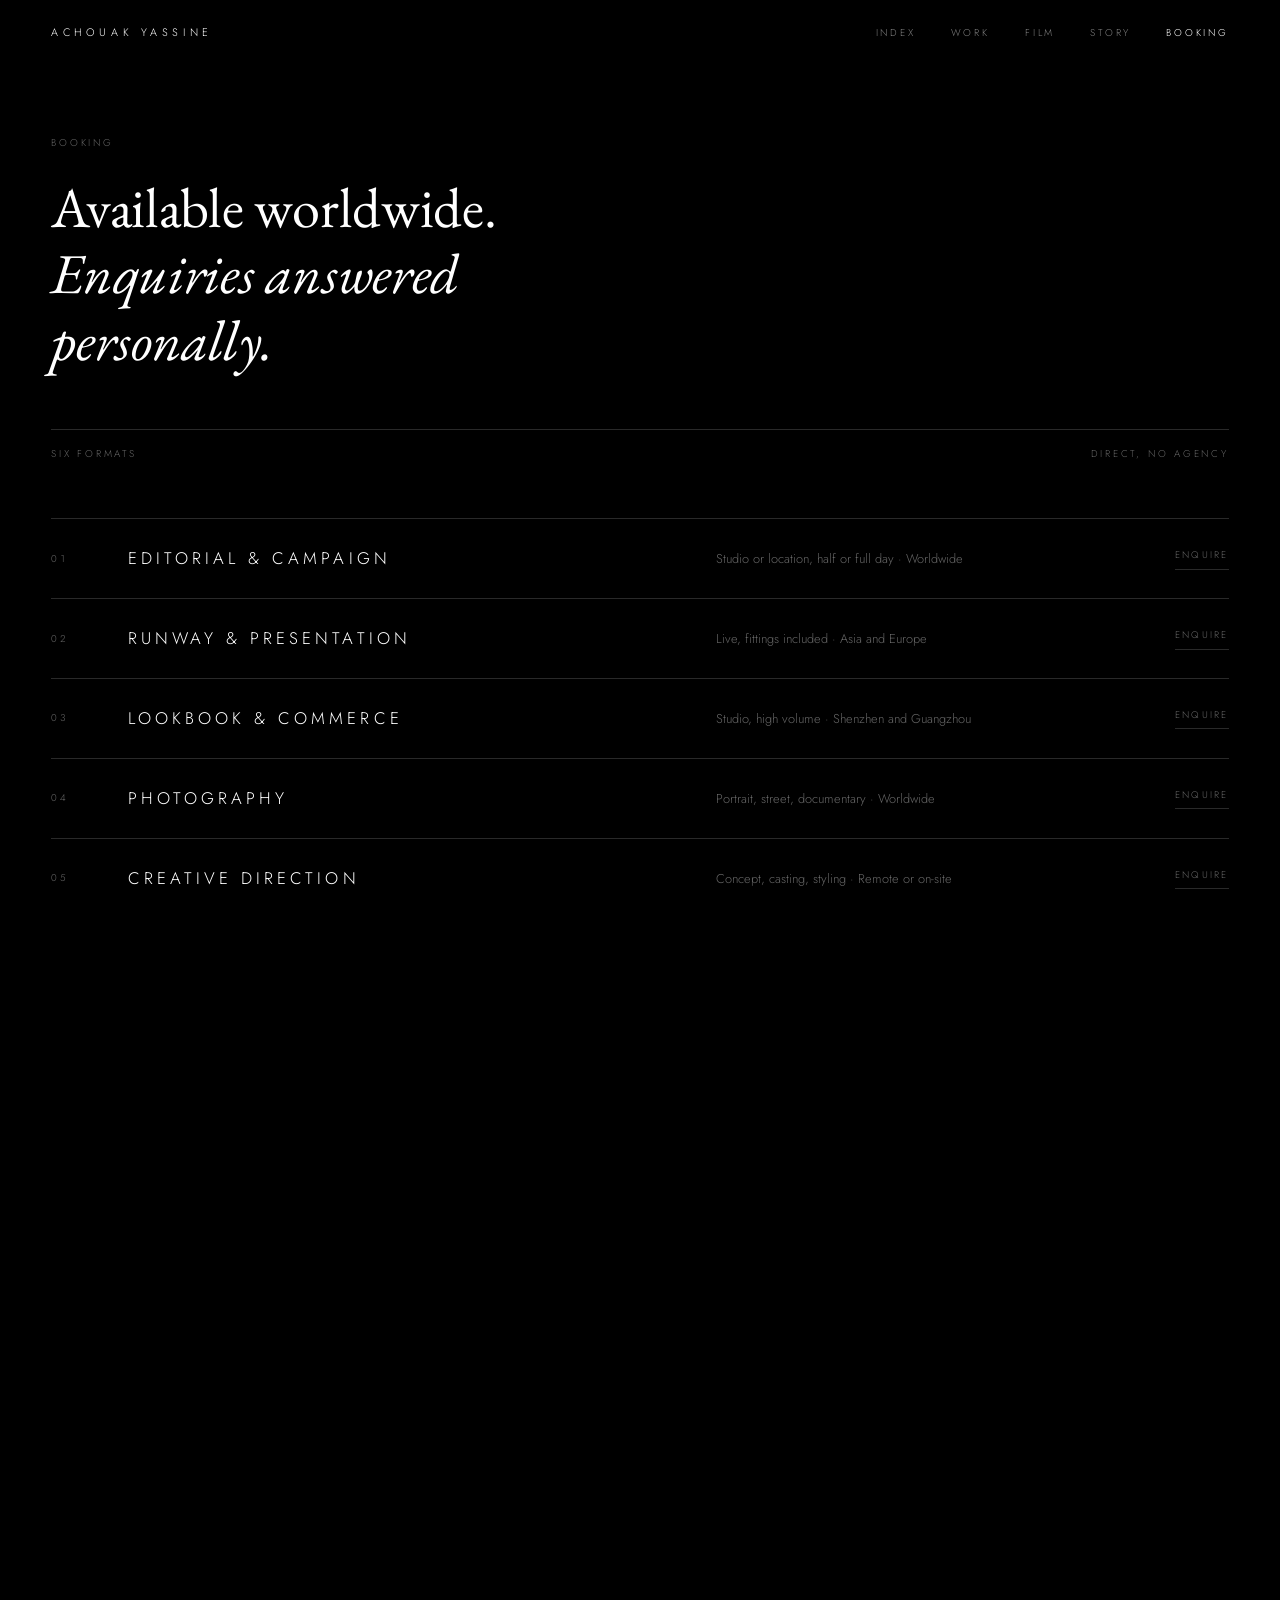
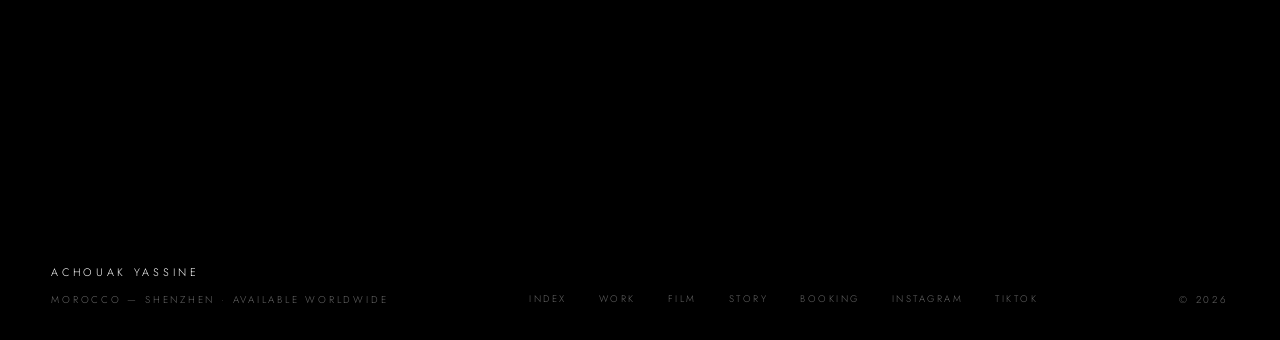
==== commit 214ce9e9: "Rebuild as Noir: monochrome, minimal interface, colour on open Fourth direction, chosen from four re" ====
--- a/contact.html
+++ b/contact.html
@@ -4,27 +4,24 @@
 <meta charset="utf-8">
 <meta name="viewport" content="width=device-width, initial-scale=1">
 <title>Booking — Achouak Yassine</title>
-<meta name="description" content="Rates, formats and availability. Enquiries answered within two days.">
-<meta name="theme-color" content="#0B0B0D">
-<link rel="icon" href="data:image/svg+xml,%3Csvg xmlns='http://www.w3.org/2000/svg' viewBox='0 0 64 64'%3E%3Crect width='64' height='64' fill='%230B0B0D'/%3E%3Ccircle cx='32' cy='32' r='13' fill='%23FF2D6F'/%3E%3C/svg%3E">
+<meta name="description" content="Formats, territories and availability.">
+<meta name="theme-color" content="#000000">
+<link rel="icon" href="data:image/svg+xml,%3Csvg xmlns='http://www.w3.org/2000/svg' viewBox='0 0 64 64'%3E%3Crect width='64' height='64' fill='%23000'/%3E%3Ctext x='32' y='41' font-family='Helvetica,sans-serif' font-size='22' letter-spacing='2' fill='%23fff' text-anchor='middle'%3EAY%3C/text%3E%3C/svg%3E">
 <meta property="og:type" content="website">
 <meta property="og:title" content="Booking — Achouak Yassine">
-<meta property="og:description" content="Rates, formats and availability. Enquiries answered within two days.">
-<meta property="og:image" content="assets/photo-11.jpg">
+<meta property="og:description" content="Formats, territories and availability.">
+<meta property="og:image" content="assets/photo-16.jpg">
 <meta name="twitter:card" content="summary_large_image">
-<link rel="preload" as="font" type="font/woff2" href="assets/fonts/syne-latin.woff2" crossorigin>
-<link rel="preload" as="font" type="font/woff2" href="assets/fonts/manrope-latin.woff2" crossorigin>
+<link rel="preload" as="font" type="font/woff2" href="assets/fonts/jost-latin.woff2" crossorigin>
 <link rel="stylesheet" href="assets/css/base.css">
 </head>
-<body class="" data-page="contact.html">
+<body data-page="contact.html">
 <a class="skip" href="#main">Skip to content</a>
-<div id="curtain"><div class="cw"></div></div>
-<div id="cur" aria-hidden="true"></div>
-
+<div id="curtain"><div class="cw">Achouak Yassine</div></div>
 <header class="nav">
-  <a class="nav__m" href="index.html" data-label="Achouak Yassine">AY<i>.</i></a>
+  <a class="nav__m" href="index.html" data-label="Achouak Yassine">Achouak Yassine</a>
   <nav class="nav__l" aria-label="Pages">
-    <a href="index.html">Home</a>
+    <a href="index.html">Index</a>
     <a href="work.html">Work</a>
     <a href="film.html">Film</a>
     <a href="story.html">Story</a>
@@ -33,106 +30,91 @@
   <button id="burger" type="button" aria-label="Open menu" aria-expanded="false" aria-controls="menu"><span></span></button>
 </header>
 <nav id="menu" aria-label="Menu">
-  <a href="index.html" data-label="Home"><i>01</i>Home</a>
-  <a href="work.html" data-label="Work"><i>02</i>Work</a>
-  <a href="film.html" data-label="Film"><i>03</i>Film</a>
-  <a href="story.html" data-label="Story"><i>04</i>Story</a>
-  <a href="contact.html" data-label="Booking"><i>05</i>Booking</a>
+  <a href="index.html" data-label="Index">Index<i>01</i></a>
+  <a href="work.html" data-label="Work">Work<i>02</i></a>
+  <a href="film.html" data-label="Film">Film<i>03</i></a>
+  <a href="story.html" data-label="Story">Story<i>04</i></a>
+  <a href="contact.html" data-label="Booking">Booking<i>05</i></a>
 </nav>
-<main id="main"><header class="phead"><div class="wrap">
-  <p class="eyebrow" data-rv>Booking</p>
-  <h1 class="dsp" data-split style="margin-top:1rem">Hire<br>me.</h1>
-  <div class="row" data-rv=".1"><p class="mono dim">Six formats</p><p class="mono dim">Enquiries answered within two days</p></div>
-</div></header><section class="sec" style="padding-top:0"><div class="wrap"><div class="bkl">
+<main id="main"><header class="sec" style="padding-block:clamp(7rem,15vh,10rem) clamp(2rem,5vw,3.5rem)"><div class="wrap" data-g>
+  <p class="tr-s" data-rv>Booking</p>
+  <h1 class="stmt" data-rv style="margin-top:1.4rem">Available worldwide. <em>Enquiries answered personally.</em></h1>
+  <hr class="r" style="margin-top:clamp(2rem,5vw,3.5rem)">
+  <div style="display:flex;flex-wrap:wrap;justify-content:space-between;gap:.6rem 2rem;padding-top:1rem">
+    <p class="tr-s" data-rv>Six formats</p><p class="tr-s" data-rv>Direct, no agency</p>
+  </div>
+</div></header><section class="sec" style="padding-top:0"><div class="wrap"><div class="bk" data-g>
   <div class="bkr">
-    <span class="bkr__n">01</span>
-    <span class="bkr__t">Editorial &amp; Campaign</span>
-    <span class="bkr__f">Studio or location, half or full day</span>
+    <span class="num">01</span><span class="bkr__t">Editorial &amp; Campaign</span>
+    <span class="bkr__f">Studio or location, half or full day · Worldwide</span>
     <button class="bkr__b" type="button" data-book="Editorial & Campaign">Enquire</button>
   </div>
   <div class="bkr">
-    <span class="bkr__n">02</span>
-    <span class="bkr__t">Runway &amp; Presentation</span>
-    <span class="bkr__f">Live, fittings included</span>
+    <span class="num">02</span><span class="bkr__t">Runway &amp; Presentation</span>
+    <span class="bkr__f">Live, fittings included · Asia and Europe</span>
     <button class="bkr__b" type="button" data-book="Runway & Presentation">Enquire</button>
   </div>
   <div class="bkr">
-    <span class="bkr__n">03</span>
-    <span class="bkr__t">Lookbook &amp; Commerce</span>
-    <span class="bkr__f">Studio, high volume</span>
+    <span class="num">03</span><span class="bkr__t">Lookbook &amp; Commerce</span>
+    <span class="bkr__f">Studio, high volume · Shenzhen and Guangzhou</span>
     <button class="bkr__b" type="button" data-book="Lookbook & Commerce">Enquire</button>
   </div>
   <div class="bkr">
-    <span class="bkr__n">04</span>
-    <span class="bkr__t">Photography</span>
-    <span class="bkr__f">Portrait, street, documentary</span>
+    <span class="num">04</span><span class="bkr__t">Photography</span>
+    <span class="bkr__f">Portrait, street, documentary · Worldwide</span>
     <button class="bkr__b" type="button" data-book="Photography">Enquire</button>
   </div>
   <div class="bkr">
-    <span class="bkr__n">05</span>
-    <span class="bkr__t">Creative Direction</span>
-    <span class="bkr__f">Concept, casting, styling</span>
+    <span class="num">05</span><span class="bkr__t">Creative Direction</span>
+    <span class="bkr__f">Concept, casting, styling · Remote or on-site</span>
     <button class="bkr__b" type="button" data-book="Creative Direction">Enquire</button>
   </div>
   <div class="bkr">
-    <span class="bkr__n">06</span>
-    <span class="bkr__t">Film &amp; Motion</span>
-    <span class="bkr__f">Shooting, edit, colour</span>
+    <span class="num">06</span><span class="bkr__t">Film &amp; Motion</span>
+    <span class="bkr__f">Shooting, edit, colour · Shenzhen or remote</span>
     <button class="bkr__b" type="button" data-book="Film & Motion">Enquire</button>
   </div>
 </div></div></section>
-
-<section class="sec" id="enquiry" style="padding-top:0"><div class="wrap cgrid">
+<section class="sec" id="enquiry" style="padding-top:0"><div class="wrap cg" data-g>
   <div>
-    <p class="eyebrow" data-rv>Direct</p>
-    <h2 class="dsp t-md" data-rv=".04" style="margin-top:1rem">Reach me anywhere.</h2>
+    <p class="tr-s" data-rv>Direct</p>
     <div class="socs">
       <a class="soc" href="https://instagram.com/yassine_achouak" target="_blank" rel="noopener noreferrer">
-        <span class="soc__n">Instagram</span><span class="soc__h">@yassine_achouak</span>
-        <span class="soc__a"><svg viewBox="0 0 24 24" aria-hidden="true"><path d="M7 17 17 7M9 7h8v8"/></svg></span></a>
+        <span class="soc__n">Instagram</span><span class="soc__h">@yassine_achouak</span><span class="soc__a">&#8599;</span></a>
       <a class="soc" href="https://www.tiktok.com/@yassine_achouak" target="_blank" rel="noopener noreferrer">
-        <span class="soc__n">TikTok</span><span class="soc__h">@yassine_achouak</span>
-        <span class="soc__a"><svg viewBox="0 0 24 24" aria-hidden="true"><path d="M7 17 17 7M9 7h8v8"/></svg></span></a>
+        <span class="soc__n">TikTok</span><span class="soc__h">@yassine_achouak</span><span class="soc__a">&#8599;</span></a>
       <button class="soc" id="copy-mail" type="button">
-        <span class="soc__n">Email</span><span class="soc__h" id="copy-mail-label">achouakdyassine@gmail.com</span>
-        <span class="soc__a"><svg viewBox="0 0 24 24" aria-hidden="true"><rect x="3" y="6" width="18" height="13" rx="2"/><path d="m3 8 9 6 9-6"/></svg></span></button>
+        <span class="soc__n">Email</span><span class="soc__h" id="copy-mail-label">achouakdyassine@gmail.com</span><span class="soc__a">&#8599;</span></button>
     </div>
   </div>
-  <form class="form" id="contact-form" novalidate data-rv=".06">
-    <div class="f"><label for="c-name">Your name</label><input type="text" id="c-name" name="name" autocomplete="name" required></div>
-    <div class="f"><label for="c-mail">Email address</label><input type="email" id="c-mail" name="email" autocomplete="email" required></div>
+  <form class="form" id="contact-form" novalidate data-rv>
+    <div class="f"><label for="c-name">Name</label><input type="text" id="c-name" name="name" autocomplete="name" required></div>
+    <div class="f"><label for="c-mail">Email</label><input type="email" id="c-mail" name="email" autocomplete="email" required></div>
     <div class="f"><label for="c-subj">Subject</label><input type="text" id="c-subj" name="subject"></div>
-    <div class="f"><label for="c-msg">Message</label><textarea id="c-msg" name="message" rows="5" maxlength="600" required></textarea><span class="cnt" id="c-count">0 / 600</span></div>
-    <button class="btn" type="submit">Send message</button>
-    <p class="mono dim" style="text-transform:none;letter-spacing:0;font-size:.8rem">Opens your own mail app. Nothing is stored on this site.</p>
+    <div class="f"><label for="c-msg">Message</label><textarea id="c-msg" name="message" rows="4" maxlength="600" required></textarea><span class="cnt" id="c-count">0 / 600</span></div>
+    <button class="send" type="submit">Send</button>
+    <p class="tr-s" style="letter-spacing:.12em;text-transform:none;font-size:.72rem">Opens your own mail app. Nothing is stored here.</p>
   </form>
 </div></section></main>
 <footer class="ft">
-  <div class="ft__top">
-    <div>
-      <p class="mono mono--acc">Available worldwide</p>
-      <p class="dsp t-lg" style="margin-top:.7rem">Let's work.</p>
-    </div>
-    <div class="ft__links">
-      <a href="index.html" data-label="Home">Home</a>
-      <a href="work.html" data-label="Work">Work</a>
-      <a href="film.html" data-label="Film">Film</a>
-      <a href="story.html" data-label="Story">Story</a>
-      <a href="contact.html" data-label="Booking">Booking</a>
-      <a href="https://instagram.com/yassine_achouak" target="_blank" rel="noopener noreferrer">Instagram</a>
-      <a href="https://www.tiktok.com/@yassine_achouak" target="_blank" rel="noopener noreferrer">TikTok</a>
-    </div>
+  <div>
+    <p class="tr">Achouak Yassine</p>
+    <p class="tr-s" style="margin-top:.6rem">Morocco — Shenzhen · Available worldwide</p>
   </div>
-  <div class="ft__bot">
-    <span>&copy; <span data-year>2026</span> Achouak Yassine</span>
-    <span>Morocco &times; Shenzhen</span>
+  <div class="ft__l">
+    <a href="index.html" data-label="Index">Index</a>
+    <a href="work.html" data-label="Work">Work</a>
+    <a href="film.html" data-label="Film">Film</a>
+    <a href="story.html" data-label="Story">Story</a>
+    <a href="contact.html" data-label="Booking">Booking</a>
+    <a href="https://instagram.com/yassine_achouak" target="_blank" rel="noopener noreferrer">Instagram</a>
+    <a href="https://www.tiktok.com/@yassine_achouak" target="_blank" rel="noopener noreferrer">TikTok</a>
   </div>
+  <p class="tr-s">&copy; <span data-year>2026</span></p>
 </footer>
-
 <script src="assets/vendor/gsap.min.js"></script>
 <script src="assets/vendor/ScrollTrigger.min.js"></script>
 <script src="assets/vendor/lenis.min.js"></script>
-<script src="assets/vendor/split-type.min.js"></script>
 <script src="assets/js/app.js"></script>
 </body>
 </html>
--- a/assets/css/base.css
+++ b/assets/css/base.css
@@ -1,386 +1,238 @@
-/* self-hosted faces — one declaration per file */
-@font-face{font-family:"DM Mono";src:url(../fonts/dm-mono-latin-ext.woff2) format("woff2");font-weight:400;font-style:normal;font-display:swap;unicode-range:U+0100-02BA, U+02BD-02C5, U+02C7-02CC, U+02CE-02D7, U+02DD-02FF, U+0304, U+0308, U+0329, U+1D00-1DBF, U+1E00-1E9F, U+1EF2-1EFF, U+2020, U+20A0-20AB, U+20AD-20C0, U+2113, U+2C60-2C7F, U+A720-A7FF}
-@font-face{font-family:"DM Mono";src:url(../fonts/dm-mono-latin.woff2) format("woff2");font-weight:400;font-style:normal;font-display:swap;unicode-range:U+0000-00FF, U+0131, U+0152-0153, U+02BB-02BC, U+02C6, U+02DA, U+02DC, U+0304, U+0308, U+0329, U+2000-206F, U+20AC, U+2122, U+2191, U+2193, U+2212, U+2215, U+FEFF, U+FFFD}
-@font-face{font-family:"Manrope";src:url(../fonts/manrope-latin-ext.woff2) format("woff2");font-weight:100 900;font-style:normal;font-display:swap;unicode-range:U+0100-02BA, U+02BD-02C5, U+02C7-02CC, U+02CE-02D7, U+02DD-02FF, U+0304, U+0308, U+0329, U+1D00-1DBF, U+1E00-1E9F, U+1EF2-1EFF, U+2020, U+20A0-20AB, U+20AD-20C0, U+2113, U+2C60-2C7F, U+A720-A7FF}
-@font-face{font-family:"Manrope";src:url(../fonts/manrope-latin.woff2) format("woff2");font-weight:100 900;font-style:normal;font-display:swap;unicode-range:U+0000-00FF, U+0131, U+0152-0153, U+02BB-02BC, U+02C6, U+02DA, U+02DC, U+0304, U+0308, U+0329, U+2000-206F, U+20AC, U+2122, U+2191, U+2193, U+2212, U+2215, U+FEFF, U+FFFD}
-@font-face{font-family:"Syne";src:url(../fonts/syne-latin-ext.woff2) format("woff2");font-weight:100 900;font-style:normal;font-display:swap;unicode-range:U+0100-02BA, U+02BD-02C5, U+02C7-02CC, U+02CE-02D7, U+02DD-02FF, U+0304, U+0308, U+0329, U+1D00-1DBF, U+1E00-1E9F, U+1EF2-1EFF, U+2020, U+20A0-20AB, U+20AD-20C0, U+2113, U+2C60-2C7F, U+A720-A7FF}
-@font-face{font-family:"Syne";src:url(../fonts/syne-latin.woff2) format("woff2");font-weight:100 900;font-style:normal;font-display:swap;unicode-range:U+0000-00FF, U+0131, U+0152-0153, U+02BB-02BC, U+02C6, U+02DA, U+02DC, U+0304, U+0308, U+0329, U+2000-206F, U+20AC, U+2122, U+2191, U+2193, U+2212, U+2215, U+FEFF, U+FFFD}
+/* self-hosted */
+@font-face{font-family:"Jost";src:url(../fonts/jost-latin-ext.woff2) format("woff2");font-weight:100 900;font-style:normal;font-display:swap;unicode-range:U+0100-02BA, U+02BD-02C5, U+02C7-02CC, U+02CE-02D7, U+02DD-02FF, U+0304, U+0308, U+0329, U+1D00-1DBF, U+1E00-1E9F, U+1EF2-1EFF, U+2020, U+20A0-20AB, U+20AD-20C0, U+2113, U+2C60-2C7F, U+A720-A7FF}
+@font-face{font-family:"Jost";src:url(../fonts/jost-latin.woff2) format("woff2");font-weight:100 900;font-style:normal;font-display:swap;unicode-range:U+0000-00FF, U+0131, U+0152-0153, U+02BB-02BC, U+02C6, U+02DA, U+02DC, U+0304, U+0308, U+0329, U+2000-206F, U+20AC, U+2122, U+2191, U+2193, U+2212, U+2215, U+FEFF, U+FFFD}
+@font-face{font-family:"EB Garamond";src:url(../fonts/ebgaramond-latin-i.woff2) format("woff2");font-weight:100 900;font-style:italic;font-display:swap;unicode-range:U+0000-00FF, U+0131, U+0152-0153, U+02BB-02BC, U+02C6, U+02DA, U+02DC, U+0304, U+0308, U+0329, U+2000-206F, U+20AC, U+2122, U+2191, U+2193, U+2212, U+2215, U+FEFF, U+FFFD}
+@font-face{font-family:"EB Garamond";src:url(../fonts/ebgaramond-latin.woff2) format("woff2");font-weight:100 900;font-style:normal;font-display:swap;unicode-range:U+0000-00FF, U+0131, U+0152-0153, U+02BB-02BC, U+02C6, U+02DA, U+02DC, U+0304, U+0308, U+0329, U+2000-206F, U+20AC, U+2122, U+2191, U+2193, U+2212, U+2215, U+FEFF, U+FFFD}
 
 /* ==========================================================
-   ACHOUAK YASSINE — chapters
-   ink · bone · magenta   |   Syne / Manrope / DM Mono
+   ACHOUAK YASSINE — NOIR
+   Pure black. Monochrome photography. Almost no interface.
+   Jost (light, letterspaced) · EB Garamond (frame titles)
    ========================================================== */
 :root{
-  --ink:#0B0B0D; --ink-2:#131317; --ink-3:#1C1C22;
-  --bone:#EDE9E1; --bone-2:#DED8CC;
-  --fg:#EDE9E1; --fg-2:rgba(237,233,225,.66); --fg-3:rgba(237,233,225,.40);
-  --on-bone:#0B0B0D; --on-bone-2:rgba(11,11,13,.66); --on-bone-3:rgba(11,11,13,.42);
-  --acc:#FF2D6F; --acc-2:#FF6B96; --acc-deep:#C4004A;
-  --rule:rgba(237,233,225,.14); --rule-b:rgba(11,11,13,.16);
-
-  --disp:Syne,"Helvetica Neue",Arial,sans-serif;
-  --body:Manrope,"Helvetica Neue",Arial,sans-serif;
-  --mono:"DM Mono",ui-monospace,Menlo,monospace;
-
-  --pad:clamp(1.15rem,4.5vw,4.5rem);
-  --e:cubic-bezier(.16,1,.3,1);
+  --bg:#000; --fg:#fff;
+  --f1:rgba(255,255,255,.62); --f2:rgba(255,255,255,.40); --f3:rgba(255,255,255,.22);
+  --rule:rgba(255,255,255,.16);
+  --inv-bg:#F4F2EE; --inv-fg:#0A0A0A;
+  --inv-f1:rgba(10,10,10,.62); --inv-rule:rgba(10,10,10,.18);
+  --sans:Jost,"Helvetica Neue",Arial,sans-serif;
+  --serif:"EB Garamond",Georgia,serif;
+  --pad:clamp(1.25rem,4vw,3.5rem);
+  --e:cubic-bezier(.22,1,.36,1);
 }
 *,*::before,*::after{box-sizing:border-box}
 *{margin:0;padding:0}
 html{-webkit-text-size-adjust:100%}
-html.lenis{height:auto}
 .lenis.lenis-smooth{scroll-behavior:auto!important}
-body{
-  background:var(--ink); color:var(--fg);
-  font-family:var(--body); font-size:1.0625rem; font-weight:400; line-height:1.6;
-  -webkit-font-smoothing:antialiased; -moz-osx-font-smoothing:grayscale;
-  overflow-x:hidden;
-}
-body.on-bone{background:var(--bone); color:var(--on-bone)}
+body{background:var(--bg);color:var(--fg);font-family:var(--sans);font-weight:300;
+  font-size:1rem;line-height:1.65;-webkit-font-smoothing:antialiased;
+  -moz-osx-font-smoothing:grayscale;overflow-x:hidden}
 img{display:block;max-width:100%;height:auto}
 button{font:inherit;color:inherit;background:none;border:none;cursor:pointer}
 a{color:inherit;text-decoration:none}
-::selection{background:var(--acc);color:#fff}
-:where(a,button,input,textarea,[tabindex]):focus-visible{outline:3px solid var(--acc);outline-offset:4px}
-.skip{position:fixed;top:-200px;left:var(--pad);z-index:10020;background:var(--acc);color:#fff;
-  padding:.8rem 1.3rem;font-weight:700;transition:top .2s}
+::selection{background:#fff;color:#000}
+:where(a,button,input,textarea,[tabindex]):focus-visible{outline:1px solid #fff;outline-offset:5px}
+.skip{position:fixed;top:-200px;left:var(--pad);z-index:10020;background:#fff;color:#000;
+  padding:.8rem 1.2rem;font-size:.7rem;letter-spacing:.2em;text-transform:uppercase;transition:top .2s}
 .skip:focus{top:1rem}
 .vh{position:absolute!important;width:1px;height:1px;overflow:hidden;clip:rect(0 0 0 0);white-space:nowrap}
 
-/* ---------- type ---------- */
-.dsp{font-family:var(--disp);font-weight:800;line-height:.92;letter-spacing:-.035em;text-wrap:balance}
-.t-xl{font-size:clamp(2.9rem,11vw,9.5rem)}
-.t-lg{font-size:clamp(2.2rem,7vw,5.5rem)}
-.t-md{font-size:clamp(1.5rem,3.4vw,2.6rem);letter-spacing:-.025em}
-.mono{font-family:var(--mono);font-size:.75rem;letter-spacing:.14em;text-transform:uppercase;
-  font-variant-numeric:tabular-nums}
-.mono--acc{color:var(--acc)}
-.lead{font-size:clamp(1.1rem,1.7vw,1.35rem);line-height:1.55;max-width:40ch;font-weight:300}
-.dim{color:var(--fg-2)} .on-bone .dim{color:var(--on-bone-2)}
-p{text-wrap:pretty}
-.wrap{max-width:1560px;margin-inline:auto;padding-inline:var(--pad)}
-.sec{padding-block:clamp(4.5rem,11vw,9rem);position:relative}
-
-/* ---------- shared bits ---------- */
-.eyebrow{display:flex;align-items:center;gap:.75rem;font-family:var(--mono);font-size:.75rem;
-  letter-spacing:.18em;text-transform:uppercase;color:var(--acc)}
-.eyebrow::before{content:"";width:26px;height:1px;background:var(--acc)}
-.btn{display:inline-flex;align-items:center;gap:.7rem;padding:1rem 1.9rem;border-radius:100px;
-  font-family:var(--mono);font-size:.75rem;letter-spacing:.14em;text-transform:uppercase;
-  background:var(--acc);color:#fff;overflow:hidden;position:relative;
-  transition:transform .4s var(--e),background .3s}
-.btn:hover{transform:translateY(-3px);background:var(--acc-2)}
-.btn--ghost{background:none;border:1px solid var(--rule);color:var(--fg)}
-.on-bone .btn--ghost{border-color:var(--rule-b);color:var(--on-bone)}
-.btn--ghost:hover{background:var(--acc);border-color:var(--acc);color:#fff}
-.rule{height:1px;background:var(--rule);border:0}
-.on-bone .rule{background:var(--rule-b)}
-
-/* motion primitives — visible at rest, JS opts in */
+/* ---------- type: small, wide, restrained ---------- */
+.tr{font-size:.68rem;font-weight:300;letter-spacing:.34em;text-transform:uppercase}
+.tr-s{font-size:.62rem;font-weight:300;letter-spacing:.28em;text-transform:uppercase;color:var(--f2)}
+.name{font-size:clamp(.95rem,1.9vw,1.6rem);font-weight:200;letter-spacing:.5em;text-transform:uppercase}
+.stmt{font-family:var(--serif);font-weight:400;font-size:clamp(1.7rem,4.4vw,3.6rem);
+  line-height:1.18;letter-spacing:-.005em;max-width:22ch}
+.stmt em{font-style:italic}
+.body{font-size:1.02rem;font-weight:300;line-height:1.75;color:var(--f1);max-width:46ch}
+.ttl{font-family:var(--serif);font-size:1.25rem;font-weight:400;letter-spacing:0;line-height:1.2}
+.num{font-size:.62rem;font-weight:300;letter-spacing:.24em;font-variant-numeric:tabular-nums;color:var(--f2)}
+.wrap{max-width:1680px;margin-inline:auto;padding-inline:var(--pad)}
+.sec{padding-block:clamp(4rem,10vw,9rem)}
+hr.r{border:0;height:1px;background:var(--rule)}
+
+/* motion primitives */
 .js [data-rv]{opacity:0}
+.js [data-clip] img{transform:scale(1.06)}
 .js [data-clip]{clip-path:inset(0 0 100% 0)}
-.js .line-in{display:block;overflow:hidden}
 
 /* ---------- PRELOADER ---------- */
-#pre{position:fixed;inset:0;z-index:10010;background:var(--ink);display:grid;place-content:center;
-  justify-items:center;gap:1.6rem}
-#pre .w{font-family:var(--disp);font-weight:800;font-size:clamp(1.7rem,6vw,3rem);color:var(--fg);
-  letter-spacing:-.03em;text-align:center;line-height:1}
-#pre .w b{color:var(--acc);font-weight:800}
-#pre .n{font-family:var(--mono);font-size:.8rem;letter-spacing:.3em;color:var(--fg-3)}
-#pre .bar{width:min(240px,52vw);height:2px;background:rgba(237,233,225,.16)}
-#pre .bar i{display:block;height:100%;width:0;background:var(--acc)}
-
-/* ---------- PAGE TRANSITION CURTAIN ---------- */
-#curtain{position:fixed;inset:0;z-index:10000;background:var(--acc);pointer-events:none;
-  transform:translateY(100%)}
-#curtain .cw{position:absolute;inset:0;display:grid;place-content:center;
-  font-family:var(--disp);font-weight:800;font-size:clamp(1.6rem,6vw,3.4rem);color:#fff;
-  letter-spacing:-.03em;opacity:0}
+#pre{position:fixed;inset:0;z-index:10010;background:#000;display:grid;place-content:center;
+  justify-items:center;gap:2rem}
+#pre .n{font-size:.72rem;font-weight:200;letter-spacing:.55em;text-transform:uppercase;color:#fff}
+#pre .b{width:min(180px,46vw);height:1px;background:rgba(255,255,255,.2)}
+#pre .b i{display:block;height:100%;width:0;background:#fff}
+#pre .c{font-size:.6rem;letter-spacing:.3em;color:var(--f2);font-variant-numeric:tabular-nums}
+
+/* ---------- TRANSITION ---------- */
+#curtain{position:fixed;inset:0;z-index:10000;background:#000;pointer-events:none;transform:translateY(100%)}
+#curtain .cw{position:absolute;inset:0;display:grid;place-content:center;opacity:0;
+  font-size:.72rem;font-weight:200;letter-spacing:.5em;text-transform:uppercase;color:#fff}
 
 /* ---------- NAV ---------- */
 .nav{position:fixed;inset:0 0 auto;z-index:900;display:flex;align-items:center;
-  justify-content:space-between;gap:1rem;padding:1.1rem var(--pad);
-  transition:background .4s var(--e),backdrop-filter .4s}
-.nav a,.nav button{color:var(--fg)}
-.on-bone .nav a,.on-bone .nav button{color:var(--on-bone)}
-[data-page="index.html"] .nav a,[data-page="index.html"] .nav button{color:#fff}
-.nav.stuck{background:color-mix(in srgb,var(--ink) 82%,transparent);backdrop-filter:blur(14px)}
-.on-bone .nav.stuck{background:color-mix(in srgb,var(--bone) 86%,transparent)}
-#burger span,#burger span::before,#burger span::after{background:currentColor}
-.nav__m{font-family:var(--disp);font-weight:800;font-size:1.15rem;letter-spacing:-.02em}
-.nav__m i{color:var(--acc);font-style:normal}
-.nav__l{display:flex;gap:1.7rem}
-.nav__l a{font-family:var(--mono);font-size:.75rem;letter-spacing:.14em;text-transform:uppercase;
-  position:relative;padding-block:.3rem;opacity:.7;transition:opacity .25s}
+  justify-content:space-between;gap:1rem;padding:1.5rem var(--pad);
+  transition:background .5s var(--e)}
+.nav.stuck{background:rgba(0,0,0,.72);backdrop-filter:blur(10px)}
+.inv .nav{color:var(--inv-fg)}
+.inv .nav.stuck{background:rgba(244,242,238,.78)}
+.nav__m{font-size:.68rem;font-weight:300;letter-spacing:.42em;text-transform:uppercase}
+.nav__l{display:flex;gap:2.2rem}
+.nav__l a{font-size:.62rem;font-weight:300;letter-spacing:.28em;text-transform:uppercase;
+  opacity:.5;transition:opacity .4s}
 .nav__l a:hover,.nav__l a[aria-current=page]{opacity:1}
-.nav__l a[aria-current=page]::after{content:"";position:absolute;left:0;right:0;bottom:0;height:1px;background:currentColor}
-#burger{display:none;width:44px;height:44px;place-items:center}
-#burger span{display:block;width:22px;height:2px;position:relative}
-#burger span::before,#burger span::after{content:"";position:absolute;left:0;width:22px;height:2px;
-  transition:transform .35s var(--e)}
-#burger span::before{top:-7px}#burger span::after{top:7px}
+#burger{display:none;width:40px;height:40px;place-items:center}
+#burger span{display:block;width:20px;height:1px;background:currentColor;position:relative}
+#burger span::before,#burger span::after{content:"";position:absolute;left:0;width:20px;height:1px;
+  background:currentColor;transition:transform .4s var(--e)}
+#burger span::before{top:-6px}#burger span::after{top:6px}
 #burger[aria-expanded=true] span{background:transparent}
-#burger[aria-expanded=true] span::before{transform:translateY(7px) rotate(45deg)}
-#burger[aria-expanded=true] span::after{transform:translateY(-7px) rotate(-45deg)}
-
-#menu{position:fixed;inset:0;z-index:880;background:var(--ink);display:flex;flex-direction:column;
-  justify-content:center;gap:.2rem;padding:var(--pad);clip-path:inset(0 0 100% 0);
-  transition:clip-path .8s var(--e);}
+#burger[aria-expanded=true] span::before{transform:translateY(6px) rotate(45deg)}
+#burger[aria-expanded=true] span::after{transform:translateY(-6px) rotate(-45deg)}
+#menu{position:fixed;inset:0;z-index:880;background:#000;display:flex;flex-direction:column;
+  justify-content:center;gap:.1rem;padding:var(--pad);clip-path:inset(0 0 100% 0);
+  transition:clip-path .9s var(--e)}
 #menu.open{clip-path:inset(0 0 0 0)}
-#menu a{font-family:var(--disp);font-weight:800;font-size:clamp(2.1rem,11vw,4rem);line-height:1.08;
-  letter-spacing:-.035em;display:flex;align-items:baseline;gap:1rem;padding-block:.3rem;
-  border-bottom:1px solid var(--rule);color:var(--fg);transition:color .25s,padding-left .4s var(--e)}
-#menu a:hover{color:var(--acc);padding-left:.7rem}
-#menu a i{font-family:var(--mono);font-size:.75rem;letter-spacing:.16em;color:var(--acc);font-style:normal}
-
-/* ---------- CURSOR ---------- */
-#cur{position:fixed;top:0;left:0;width:11px;height:11px;border-radius:50%;background:var(--acc);
-  z-index:9990;pointer-events:none;display:none;opacity:0;mix-blend-mode:difference;
-  transform:translate(-50%,-50%)}
-#cur.big{width:64px;height:64px;background:rgba(255,45,111,.25);border:1px solid var(--acc)}
-@media (hover:hover) and (pointer:fine){#cur{display:block}}
-
-/* ---------- FULL-BLEED MEDIA ---------- */
-.media{position:relative;overflow:hidden;background:var(--ink-2)}
-.media img{width:100%;height:100%;object-fit:cover;will-change:transform}
-.media--tall{aspect-ratio:3/4}
-.media--wide{aspect-ratio:3/2}
-.media--cine{aspect-ratio:21/9}
-
-/* ---------- MARQUEE ---------- */
-.mq{overflow:hidden;padding-block:1rem;background:var(--acc);color:#fff}
-.mq__t{display:flex;width:max-content;will-change:transform}
-.mq__t span{font-family:var(--disp);font-weight:800;font-size:clamp(1.7rem,4vw,3rem);
-  letter-spacing:-.03em;padding-inline:1.1rem;white-space:nowrap;display:flex;align-items:center;gap:1.1rem}
-.mq__t span::after{content:"";width:11px;height:11px;border-radius:50%;background:#fff;flex:none}
+#menu a{font-size:clamp(.95rem,4.5vw,1.4rem);font-weight:200;letter-spacing:.4em;text-transform:uppercase;
+  color:#fff;padding-block:1rem;border-bottom:1px solid var(--rule);display:flex;
+  justify-content:space-between;align-items:baseline;transition:padding-left .5s var(--e),opacity .3s}
+#menu a:hover{padding-left:.8rem;opacity:.6}
+#menu a i{font-size:.6rem;letter-spacing:.2em;color:var(--f2);font-style:normal}
+
+/* ---------- HOME ---------- */
+#stage{position:relative;height:100svh;min-height:560px;overflow:hidden}
+#stage .bg{position:absolute;inset:0}
+#stage .bg img{width:100%;height:100%;object-fit:cover;object-position:50% 38%;
+  filter:grayscale(1) contrast(1.08) brightness(.86)}
+#stage .veil{position:absolute;inset:0;
+  background:linear-gradient(to bottom,rgba(0,0,0,.55) 0%,rgba(0,0,0,.04) 34%,rgba(0,0,0,.10) 52%,rgba(0,0,0,.86) 100%)}
+#stage .foot{position:absolute;left:0;right:0;bottom:0;z-index:3;padding:0 var(--pad) clamp(1.6rem,4vh,2.6rem)}
+#stage h1{margin-bottom:clamp(1rem,2.4vh,1.6rem)}
+#stage .bar{display:flex;flex-wrap:wrap;justify-content:space-between;gap:.7rem 2rem;
+  align-items:flex-end;border-top:1px solid var(--rule);padding-top:1.1rem}
+#stage .bar .r{display:flex;flex-wrap:wrap;gap:.6rem 2.2rem;color:var(--f2)}
+.scroll-c{position:absolute;right:var(--pad);top:50%;z-index:3;transform:translateY(-50%) rotate(90deg);
+  transform-origin:right center;font-size:.58rem;letter-spacing:.42em;text-transform:uppercase;
+  color:rgba(255,255,255,.75);text-shadow:0 1px 8px rgba(0,0,0,.6)}
+
+/* ---------- INDEX / CHAPTERS ---------- */
+.split{display:grid;grid-template-columns:1fr 1.5fr;gap:clamp(1.5rem,5vw,5rem);align-items:start}
+.chs{border-top:1px solid var(--rule)}
+.ch{display:grid;grid-template-columns:4rem 1fr auto;align-items:center;gap:1.4rem;
+  padding:clamp(1.5rem,3.4vw,2.6rem) 0;border-bottom:1px solid var(--rule);
+  transition:padding-left .7s var(--e),opacity .4s}
+.ch:hover{padding-left:1.2rem}
+.ch__t{font-size:clamp(1rem,2.4vw,1.7rem);font-weight:200;letter-spacing:.34em;text-transform:uppercase}
+.ch__d{font-size:.62rem;letter-spacing:.22em;text-transform:uppercase;color:var(--f2);text-align:right;max-width:22ch}
+.peek{position:fixed;top:0;left:0;width:clamp(160px,15vw,240px);aspect-ratio:3/4;z-index:5;
+  pointer-events:none;opacity:0;overflow:hidden;transform:translate(-50%,-50%)}
+.peek img{width:100%;height:100%;object-fit:cover;filter:grayscale(1)}
+@media (hover:none){.peek{display:none}}
+
+/* ---------- FRAMES (work) ---------- */
+.frames{display:flex;flex-direction:column;gap:clamp(3rem,7vw,6.5rem)}
+.fr{display:flex;flex-direction:column;align-items:flex-start;width:100%;text-align:left}
+.fr__box{max-width:100%}
+.fr__m{position:relative;overflow:hidden;background:#0A0A0A;cursor:pointer}
+.fr__m img{display:block;max-height:clamp(380px,74vh,880px);width:auto;max-width:100%;
+  filter:grayscale(1) contrast(1.05);
+  transition:filter 1.1s var(--e),transform 1.4s var(--e)}
+.fr:hover .fr__m img,.fr:focus-visible .fr__m img{filter:grayscale(0) contrast(1);transform:scale(1.02)}
+.fr__c{display:flex;flex-wrap:wrap;justify-content:space-between;gap:.5rem 2rem;
+  align-items:baseline;padding-top:1rem}
+.fr__c .l{display:flex;align-items:baseline;gap:1.2rem}
+.fr--l{align-items:flex-start}
+.fr--r{align-items:flex-end}
+.fr--n{align-items:center}
+.hint{font-size:.58rem;letter-spacing:.24em;text-transform:uppercase;color:var(--f3)}
+
+/* ---------- INVERTED SECTION ---------- */
+.inv-sec{background:var(--inv-bg);color:var(--inv-fg)}
+.inv-sec .body{color:var(--inv-f1)}
+.inv-sec hr.r,.inv-sec .chs,.inv-sec .ch{border-color:var(--inv-rule)}
+.inv-sec .num,.inv-sec .tr-s{color:rgba(10,10,10,.45)}
+.cutwrap{display:grid;grid-template-columns:1fr 1fr;gap:clamp(2rem,6vw,5rem);align-items:end}
+.cutwrap img{width:100%;height:auto;filter:grayscale(1) contrast(1.04)}
+
+/* ---------- STORY ---------- */
+.chap{display:grid;grid-template-columns:8rem 1fr;gap:clamp(1.2rem,4vw,4rem);
+  padding-block:clamp(3rem,8vw,6.5rem);border-top:1px solid var(--rule)}
+.chap__y{font-size:.66rem;letter-spacing:.28em;color:var(--f2);padding-top:.4rem}
+.chap__b{display:grid;gap:1.1rem;max-width:60ch}
+.chap__fig{margin-top:1.6rem}
+.chap__fig img{width:100%;filter:grayscale(1) contrast(1.05)}
+
+/* ---------- BOOKING ---------- */
+.bk{border-top:1px solid var(--rule)}
+.bkr{display:grid;grid-template-columns:3rem 1.3fr 1fr auto;align-items:center;gap:1rem 1.8rem;
+  padding:1.6rem 0;border-bottom:1px solid var(--rule);transition:padding-left .6s var(--e)}
+.bkr:hover{padding-left:1rem}
+.bkr__t{font-size:clamp(.8rem,1.6vw,1.05rem);font-weight:300;letter-spacing:.24em;text-transform:uppercase}
+.bkr__f{font-size:.8rem;color:var(--f2);font-weight:300}
+.bkr__b{font-size:.6rem;letter-spacing:.24em;text-transform:uppercase;color:var(--f2);
+  border-bottom:1px solid var(--rule);padding-bottom:.3rem;white-space:nowrap;transition:color .35s,border-color .35s}
+.bkr__b:hover{color:#fff;border-color:#fff}
+
+/* ---------- FORM ---------- */
+.cg{display:grid;grid-template-columns:1fr 1fr;gap:clamp(2rem,6vw,5rem);align-items:start}
+.form{display:flex;flex-direction:column;gap:1.6rem}
+.f{display:flex;flex-direction:column;gap:.5rem}
+.f label{font-size:.6rem;letter-spacing:.26em;text-transform:uppercase;color:var(--f2)}
+.f input,.f textarea{background:transparent;border:0;border-bottom:1px solid var(--rule);
+  padding:.7rem 0;font-family:var(--sans);font-size:.98rem;font-weight:300;color:#fff;
+  resize:vertical;transition:border-color .4s}
+.f input:focus,.f textarea:focus{outline:none;border-color:#fff}
+.f .cnt{font-size:.58rem;color:var(--f3);text-align:right}
+.send{align-self:flex-start;font-size:.64rem;letter-spacing:.3em;text-transform:uppercase;
+  border-bottom:1px solid #fff;padding-bottom:.4rem;transition:opacity .3s}
+.send:hover{opacity:.6}
+.socs{display:grid;border-top:1px solid var(--rule);margin-top:2rem}
+.soc{display:flex;align-items:center;gap:1.4rem;padding:1.15rem .1rem;border-bottom:1px solid var(--rule);
+  width:100%;text-align:left;transition:padding-left .5s var(--e)}
+.soc:hover{padding-left:.8rem}
+.soc__n{font-size:.6rem;letter-spacing:.26em;text-transform:uppercase;color:var(--f2);width:6rem;flex:none}
+.soc__h{flex:1;min-width:0;overflow-wrap:anywhere;font-size:.95rem;font-weight:300}
+.soc__a{flex:none;color:var(--f3);font-size:.8rem;transition:color .3s,transform .4s var(--e)}
+.soc:hover .soc__a{color:#fff;transform:translateX(4px)}
 
 /* ---------- FOOTER ---------- */
-.ft{background:var(--ink);color:var(--fg);padding:clamp(3rem,7vw,5rem) var(--pad) 2rem}
-.ft__top{display:flex;flex-wrap:wrap;justify-content:space-between;gap:2rem;align-items:flex-end;
-  padding-bottom:2.5rem;border-bottom:1px solid var(--rule)}
-.ft__links{display:flex;flex-wrap:wrap;gap:.6rem 1.6rem}
-.ft__links a{font-family:var(--mono);font-size:.75rem;letter-spacing:.14em;text-transform:uppercase;
-  color:var(--fg-2);transition:color .25s}
-.ft__links a:hover{color:var(--acc)}
-.ft__bot{display:flex;flex-wrap:wrap;justify-content:space-between;gap:.6rem 2rem;padding-top:1.4rem;
-  font-family:var(--mono);font-size:.7rem;letter-spacing:.12em;text-transform:uppercase;color:var(--fg-3)}
-
+.ft{border-top:1px solid var(--rule);padding:clamp(2.5rem,6vw,4rem) var(--pad) 2rem;
+  display:flex;flex-wrap:wrap;gap:1.5rem 3rem;justify-content:space-between;align-items:flex-end}
+.ft__l{display:flex;flex-wrap:wrap;gap:.6rem 2rem}
+.ft__l a{font-size:.6rem;letter-spacing:.26em;text-transform:uppercase;color:var(--f2);transition:color .3s}
+.ft__l a:hover{color:#fff}
+
+/* ---------- LIGHTBOX: colour revealed here ---------- */
+#lb{position:fixed;inset:0;z-index:9500;background:#000;display:grid;
+  grid-template-rows:1fr auto;opacity:0;visibility:hidden;transition:opacity .6s var(--e),visibility .6s}
+#lb.open{opacity:1;visibility:visible}
+#lb .stg{display:grid;place-items:center;padding:clamp(3.5rem,7vw,5rem) var(--pad) 1rem;min-height:0}
+#lb .stg img{max-width:100%;max-height:78vh;width:auto;object-fit:contain}
+#lb .sd{display:flex;flex-wrap:wrap;justify-content:space-between;align-items:flex-end;gap:1rem 2rem;
+  padding:1.2rem var(--pad) 1.8rem;border-top:1px solid var(--rule)}
+#lb .sd p{color:var(--f1);font-size:.9rem;font-weight:300;max-width:52ch;margin-top:.5rem}
+#lb .nv{display:flex;gap:1.8rem}
+#lb .nv button{font-size:.6rem;letter-spacing:.26em;text-transform:uppercase;color:var(--f2);transition:color .3s}
+#lb .nv button:hover{color:#fff}
+#lb .cl{position:absolute;top:1.2rem;right:var(--pad);z-index:3;font-size:.6rem;letter-spacing:.26em;
+  text-transform:uppercase;color:var(--f2);transition:color .3s}
+#lb .cl:hover{color:#fff}
+
+/* ---------- RESPONSIVE ---------- */
 @media (max-width:900px){
-  .nav__l{display:none}
-  #burger{display:grid}
+  .nav__l{display:none} #burger{display:grid}
+  .split,.cg,.cutwrap{grid-template-columns:1fr}
+  .chap{grid-template-columns:1fr;gap:.6rem}
+  .fr--l,.fr--r,.fr--n{align-items:stretch}
+  .fr__m img{max-height:none;width:100%}
+  .scroll-c{display:none}
+  .bkr{grid-template-columns:2.4rem 1fr;gap:.4rem 1rem}
+  .bkr__f{grid-column:2}
+  .bkr__b{grid-column:2;justify-self:start;margin-top:.4rem}
 }
 @media (prefers-reduced-motion:reduce){
-  *,*::before,*::after{animation-duration:.001ms!important;animation-iteration-count:1!important;
-    transition-duration:.001ms!important}
+  *,*::before,*::after{animation-duration:.001ms!important;transition-duration:.001ms!important}
   .js [data-rv]{opacity:1!important}
   .js [data-clip]{clip-path:none!important}
-  #cur{display:none}
+  .js [data-clip] img{transform:none!important}
 }
-
-/* ═══════════ HOME ═══════════ */
-#stage{position:relative;height:100svh;min-height:560px;overflow:hidden}
-#stage .bg{position:absolute;inset:0}
-#stage .bg img{width:100%;height:100%;object-fit:cover;object-position:50% 28%;
-  filter:grayscale(.2) contrast(1.04) brightness(.86);transform:scale(1.12);will-change:transform}
-#stage .scrim{position:absolute;inset:0;
-  background:linear-gradient(to bottom,rgba(11,11,13,.60) 0%,rgba(11,11,13,.10) 30%,rgba(11,11,13,.30) 58%,rgba(11,11,13,.95) 100%)}
-#stage .inner{position:relative;z-index:2;height:100%;display:flex;flex-direction:column;
-  justify-content:flex-end;padding:0 var(--pad) clamp(2rem,6vh,4rem)}
-#stage h1{font-family:var(--disp);font-weight:800;letter-spacing:-.045em;line-height:.84;
-  font-size:clamp(2.5rem,12.1vw,12rem);color:#fff}
-#stage h1 em{font-style:normal;color:var(--acc);display:inline-block}
-.stage__meta{display:flex;flex-wrap:wrap;justify-content:space-between;gap:.8rem 2rem;
-  margin-bottom:1.4rem;font-family:var(--mono);font-size:.75rem;letter-spacing:.16em;
-  text-transform:uppercase;color:rgba(255,255,255,.72)}
-.stage__foot{display:flex;flex-wrap:wrap;align-items:center;justify-content:space-between;
-  gap:1.2rem 2rem;margin-top:clamp(1.2rem,3vh,2.2rem);padding-top:1.3rem;
-  border-top:1px solid rgba(255,255,255,.2)}
-.scroller{display:flex;align-items:center;gap:.7rem;font-family:var(--mono);font-size:.7rem;
-  letter-spacing:.2em;text-transform:uppercase;color:rgba(255,255,255,.7)}
-.scroller i{display:block;width:1px;height:34px;background:rgba(255,255,255,.5);position:relative;overflow:hidden}
-.scroller i::after{content:"";position:absolute;inset:0;background:var(--acc);
-  animation:sc 2.1s var(--e) infinite}
-@keyframes sc{0%{transform:translateY(-100%)}60%,100%{transform:translateY(100%)}}
-
-.intro{display:grid;grid-template-columns:1fr 1.15fr;gap:clamp(1.5rem,5vw,5rem);align-items:start}
-.intro .lead{max-width:46ch}
-.intro__stats{display:grid;grid-template-columns:repeat(3,1fr);gap:1rem;margin-top:2.5rem}
-.intro__stats div{border-top:1px solid var(--rule);padding-top:.9rem}
-.intro__stats b{display:block;font-family:var(--disp);font-weight:800;font-size:clamp(1.7rem,3.4vw,2.6rem);
-  line-height:1;letter-spacing:-.03em}
-.intro__stats span{display:block;margin-top:.35rem;font-family:var(--mono);font-size:.7rem;
-  letter-spacing:.14em;text-transform:uppercase;color:var(--fg-3)}
-
-/* chapter links — the multi-page navigation, as a story index */
-.chapters{border-top:1px solid var(--rule)}
-.ch{position:relative;display:grid;grid-template-columns:5.5rem 1fr auto;align-items:center;
-  gap:1.5rem;padding:clamp(1.4rem,3.2vw,2.4rem) 0;border-bottom:1px solid var(--rule);
-  transition:padding-left .55s var(--e)}
-.ch:hover{padding-left:1.4rem}
-.ch__n{font-family:var(--mono);font-size:.75rem;letter-spacing:.16em;color:var(--fg-3);transition:color .3s}
-.ch:hover .ch__n{color:var(--acc)}
-.ch__t{font-family:var(--disp);font-weight:800;font-size:clamp(1.9rem,6vw,4.4rem);line-height:1;
-  letter-spacing:-.04em;transition:color .3s}
-.ch:hover .ch__t{color:var(--acc)}
-.ch__d{font-family:var(--mono);font-size:.72rem;letter-spacing:.12em;text-transform:uppercase;
-  color:var(--fg-3);text-align:right;max-width:18ch}
-.ch__peek{position:fixed;top:0;left:0;width:clamp(180px,17vw,260px);aspect-ratio:3/4;z-index:5;
-  pointer-events:none;opacity:0;overflow:hidden;transform:translate(-50%,-50%)}
-.ch__peek img{width:100%;height:100%;object-fit:cover}
-@media (hover:none){.ch__peek{display:none}}
-
-/* horizontal pinned strip */
-#strip{overflow:hidden;background:var(--ink-2)}
-#strip .track{display:flex;gap:clamp(12px,1.5vw,22px);padding-inline:var(--pad);will-change:transform}
-#strip .card{flex:none;width:clamp(230px,26vw,380px)}
-#strip .card .media{aspect-ratio:3/4}
-#strip .card figcaption{display:flex;justify-content:space-between;gap:.8rem;padding-top:.7rem;
-  font-family:var(--mono);font-size:.7rem;letter-spacing:.12em;text-transform:uppercase;color:var(--fg-3)}
-#strip .card figcaption b{color:var(--fg);font-weight:400}
-
-/* ═══════════ PAGE HEADER (inner pages) ═══════════ */
-.phead{padding:clamp(6rem,13vh,8.5rem) 0 clamp(1.8rem,4vw,3rem)}
-.phead h1{font-family:var(--disp);font-weight:800;letter-spacing:-.045em;line-height:.86;
-  font-size:clamp(2.5rem,7.6vw,6.4rem)}
-.phead .row{display:flex;flex-wrap:wrap;justify-content:space-between;gap:1rem 2rem;
-  align-items:flex-end;margin-top:1.6rem;padding-top:1.3rem;border-top:1px solid var(--rule)}
-.on-bone .phead .row{border-color:var(--rule-b)}
-
-/* ═══════════ WORK — staggered editorial columns ═══════════ */
-.grid3{display:grid;grid-template-columns:repeat(3,1fr);gap:clamp(1rem,2.2vw,2rem);align-items:start}
-.grid3 > .col{display:flex;flex-direction:column;gap:clamp(1.6rem,3.4vw,3.2rem)}
-.grid3 > .col:nth-child(2){margin-top:clamp(2.5rem,8vw,7rem)}
-.grid3 > .col:nth-child(3){margin-top:clamp(1rem,3vw,3rem)}
-.tile{display:block;width:100%;text-align:left}
-.tile .media{width:100%;aspect-ratio:var(--ar,3/4);cursor:pointer}
-.tile figcaption{display:flex;align-items:baseline;justify-content:space-between;gap:.9rem;padding-top:.75rem}
-.tile__t{font-family:var(--disp);font-weight:800;font-size:1.06rem;letter-spacing:-.025em;line-height:1.15}
-.tile__n{font-family:var(--mono);font-size:.7rem;letter-spacing:.14em;color:var(--acc);flex:none}
-.tile__c{font-family:var(--mono);font-size:.66rem;letter-spacing:.12em;text-transform:uppercase;
-  color:var(--on-bone-3);flex:none;white-space:nowrap}
-.tile__x{font-size:.86rem;line-height:1.55;color:var(--on-bone-2);margin-top:.4rem;max-width:38ch}
-
-/* ═══════════ FILM ═══════════ */
-.reel{margin-bottom:clamp(3rem,8vw,7rem)}
-.reel .media{aspect-ratio:21/9}
-.reel .media img{filter:grayscale(.2) brightness(.82)}
-.reel__bar{display:flex;flex-wrap:wrap;justify-content:space-between;gap:1rem 2rem;align-items:baseline;
-  padding-top:1.1rem}
-.reel__t{font-family:var(--disp);font-weight:800;font-size:clamp(1.6rem,4.5vw,3.2rem);
-  line-height:1;letter-spacing:-.04em}
-.reel__m{display:flex;flex-wrap:wrap;gap:.5rem 1.4rem;font-family:var(--mono);font-size:.72rem;
-  letter-spacing:.14em;text-transform:uppercase;color:var(--fg-3)}
-.reel__m b{color:var(--acc);font-weight:400}
-
-/* ═══════════ STORY ═══════════ */
-.chapter{display:grid;grid-template-columns:1fr 1fr;gap:clamp(2rem,6vw,5rem);align-items:center;
-  padding-block:clamp(3.5rem,9vw,7rem);border-top:1px solid var(--rule)}
-.chapter:nth-child(even) .chapter__fig{order:2}
-.chapter__yr{font-family:var(--disp);font-weight:800;font-size:clamp(3.5rem,10vw,8rem);line-height:.85;
-  letter-spacing:-.05em;color:var(--acc)}
-.chapter__t{font-family:var(--disp);font-weight:800;font-size:clamp(1.5rem,3.4vw,2.6rem);
-  letter-spacing:-.03em;margin-top:.7rem}
-.chapter__w{font-family:var(--mono);font-size:.72rem;letter-spacing:.16em;text-transform:uppercase;
-  color:var(--fg-3);margin-top:.8rem}
-.chapter__x{margin-top:1.1rem;color:var(--fg-2);max-width:42ch;line-height:1.7}
-.chapter__fig .media{aspect-ratio:4/5}
-.pull{padding-block:clamp(4rem,10vw,8rem);text-align:center}
-.pull p{font-family:var(--disp);font-weight:700;font-size:clamp(1.6rem,4.4vw,3.4rem);line-height:1.1;
-  letter-spacing:-.035em;max-width:20ch;margin-inline:auto}
-.pull span{display:block;margin-top:1.4rem;font-family:var(--mono);font-size:.72rem;
-  letter-spacing:.18em;text-transform:uppercase;color:var(--acc)}
-
-/* ═══════════ CONTACT ═══════════ */
-.bkl{border-top:1px solid var(--rule)}
-.bkr{display:grid;grid-template-columns:3.2rem 1.4fr 1fr auto;align-items:center;gap:1rem 1.8rem;
-  padding:1.5rem 0;border-bottom:1px solid var(--rule);position:relative;
-  transition:padding-left .5s var(--e)}
-.bkr:hover{padding-left:1.1rem}
-.bkr__n{font-family:var(--mono);font-size:.72rem;letter-spacing:.14em;color:var(--fg-3)}
-.bkr__t{font-family:var(--disp);font-weight:800;font-size:clamp(1.2rem,2.7vw,2rem);letter-spacing:-.03em;
-  line-height:1;transition:color .3s}
-.bkr:hover .bkr__t{color:var(--acc)}
-.bkr__f{font-size:.9rem;color:var(--fg-2)}
-.bkr__b{padding:.55rem 1.1rem;border:1px solid var(--rule);border-radius:100px;font-family:var(--mono);
-  font-size:.7rem;letter-spacing:.14em;text-transform:uppercase;white-space:nowrap;
-  transition:background .3s,color .3s,border-color .3s}
-.bkr__b:hover{background:var(--acc);border-color:var(--acc);color:#fff}
-
-.cgrid{display:grid;grid-template-columns:1fr 1fr;gap:clamp(2.5rem,6vw,5rem);align-items:start}
-.form{display:flex;flex-direction:column;gap:1.3rem}
-.f{display:flex;flex-direction:column;gap:.45rem}
-.f label{font-family:var(--mono);font-size:.7rem;letter-spacing:.16em;text-transform:uppercase;color:var(--fg-3)}
-.f input,.f textarea{background:var(--ink-2);border:1px solid var(--rule);border-radius:4px;
-  padding:.85rem .95rem;font-family:var(--body);font-size:1rem;color:var(--fg);resize:vertical;
-  transition:border-color .25s}
-.f input:focus,.f textarea:focus{outline:none;border-color:var(--acc)}
-.f .cnt{font-family:var(--mono);font-size:.68rem;color:var(--fg-3);text-align:right}
-.socs{display:grid;border-top:1px solid var(--rule);margin-top:2rem}
-.soc{display:flex;align-items:center;gap:1.2rem;padding:1.1rem .2rem;border-bottom:1px solid var(--rule);
-  width:100%;text-align:left;transition:padding-left .45s var(--e)}
-.soc:hover{padding-left:.9rem}
-.soc__n{font-family:var(--mono);font-size:.7rem;letter-spacing:.16em;text-transform:uppercase;
-  color:var(--acc);width:5.5rem;flex:none}
-.soc__h{flex:1;min-width:0;overflow-wrap:anywhere;font-size:1.05rem}
-.soc__a{flex:none;color:var(--fg-3);transition:transform .3s var(--e),color .25s}
-.soc:hover .soc__a{transform:translate(4px,-4px);color:var(--acc)}
-.soc__a svg{width:16px;height:16px;fill:none;stroke:currentColor;stroke-width:2;stroke-linecap:round;stroke-linejoin:round}
-
-/* ═══════════ LIGHTBOX ═══════════ */
-#lb{position:fixed;inset:0;z-index:9500;background:rgba(8,8,9,.97);backdrop-filter:blur(20px);
-  display:grid;grid-template-columns:1fr minmax(300px,380px);opacity:0;visibility:hidden;
-  transition:opacity .35s var(--e),visibility .35s;color:var(--fg)}
-#lb.open{opacity:1;visibility:visible}
-#lb .stg{display:grid;place-items:center;padding:clamp(1rem,3.5vw,3rem);min-width:0;min-height:0}
-#lb .stg img{max-width:100%;max-height:84vh;width:auto;object-fit:contain}
-#lb .sd{display:flex;flex-direction:column;justify-content:center;gap:1rem;
-  padding:clamp(1.5rem,4vw,3rem);border-left:1px solid var(--rule);overflow-y:auto}
-#lb .sd h3{font-family:var(--disp);font-weight:800;font-size:clamp(1.5rem,3vw,2.3rem);letter-spacing:-.03em;line-height:1}
-#lb .sd p{color:var(--fg-2);font-size:.95rem;line-height:1.7}
-#lb .nv{display:flex;gap:.5rem;margin-top:.5rem}
-#lb .nv button{flex:1;padding:.75rem;border:1px solid var(--rule);border-radius:100px;font-family:var(--mono);
-  font-size:.7rem;letter-spacing:.14em;text-transform:uppercase;transition:background .25s,border-color .25s}
-#lb .nv button:hover{background:var(--acc);border-color:var(--acc);color:#fff}
-#lb .cl{position:absolute;top:1rem;right:1rem;z-index:3;width:48px;height:48px;display:grid;place-items:center;
-  border:1px solid var(--rule);border-radius:50%;transition:background .25s,border-color .25s}
-#lb .cl:hover{background:var(--acc);border-color:var(--acc)}
-#lb .cl svg{width:18px;height:18px;fill:none;stroke:currentColor;stroke-width:2;stroke-linecap:round}
-
-/* ═══════════ RESPONSIVE ═══════════ */
-@media (max-width:1000px){
-  .intro,.chapter,.cgrid{grid-template-columns:1fr}
-  .grid3{grid-template-columns:repeat(2,1fr)}
-  .grid3 > .col:nth-child(3){display:contents}
-  .grid3 > .col:nth-child(3) .tile{margin-bottom:clamp(1.6rem,3.4vw,3.2rem)}
-  .chapter:nth-child(even) .chapter__fig{order:0}
-  .plate{grid-template-columns:1fr;gap:1.2rem}
-  .plate__fig,.plate:nth-child(even) .plate__fig,
-  .plate--wide .plate__fig,.plate:nth-child(even).plate--wide .plate__fig{grid-column:1/-1;order:0}
-  .plate__side,.plate:nth-child(even) .plate__side{grid-column:1/-1;order:1}
-  #lb{grid-template-columns:1fr;grid-template-rows:minmax(0,1fr) auto}
-  #lb .stg{padding:4rem 1rem 0} #lb .stg img{max-height:44vh}
-  #lb .sd{border-left:none;border-top:1px solid var(--rule);justify-content:flex-start;padding:1.5rem var(--pad) 2rem}
-}
-@media (max-width:680px){
-  .grid3{grid-template-columns:1fr}
-  .grid3 > .col{display:contents}
-  .grid3 > .col .tile{margin-bottom:1.8rem}
-  .ch{grid-template-columns:3.2rem 1fr;gap:.8rem}
-  .ch__d{grid-column:1/-1;text-align:left;max-width:none;margin-top:.2rem}
-  .bkr{grid-template-columns:1fr;gap:.4rem}
-  .bkr__b{justify-self:start;margin-top:.5rem}
-  .intro__stats{grid-template-columns:1fr 1fr}
-}
-
-/* ═══════════ CUTOUT PANEL — figure on a flat colour field, no shadow ═══════════ */
-.cutband{position:relative;background:var(--acc);overflow:hidden;margin-block:clamp(3rem,8vw,6rem);
-  display:grid;grid-template-columns:1fr auto 1fr;align-items:end;min-height:clamp(340px,52vw,620px)}
-.cutband__t{grid-column:1/-1;grid-row:1;align-self:center;justify-self:center;text-align:center;
-  font-family:var(--disp);font-weight:800;letter-spacing:-.04em;line-height:.92;color:#fff;
-  font-size:clamp(2rem,7.5vw,6rem);padding-inline:var(--pad);z-index:1;mix-blend-mode:normal}
-.cutband__f{grid-column:1/-1;grid-row:1;justify-self:center;align-self:end;z-index:2;
-  height:clamp(300px,46vw,560px);width:auto;max-width:86vw;object-fit:contain;object-position:bottom}
-.cutband__c{position:absolute;left:var(--pad);bottom:1rem;z-index:3;font-family:var(--mono);
-  font-size:.7rem;letter-spacing:.16em;text-transform:uppercase;color:rgba(255,255,255,.8)}
-@media (max-width:680px){.cutband{min-height:auto;padding-top:2rem}}
